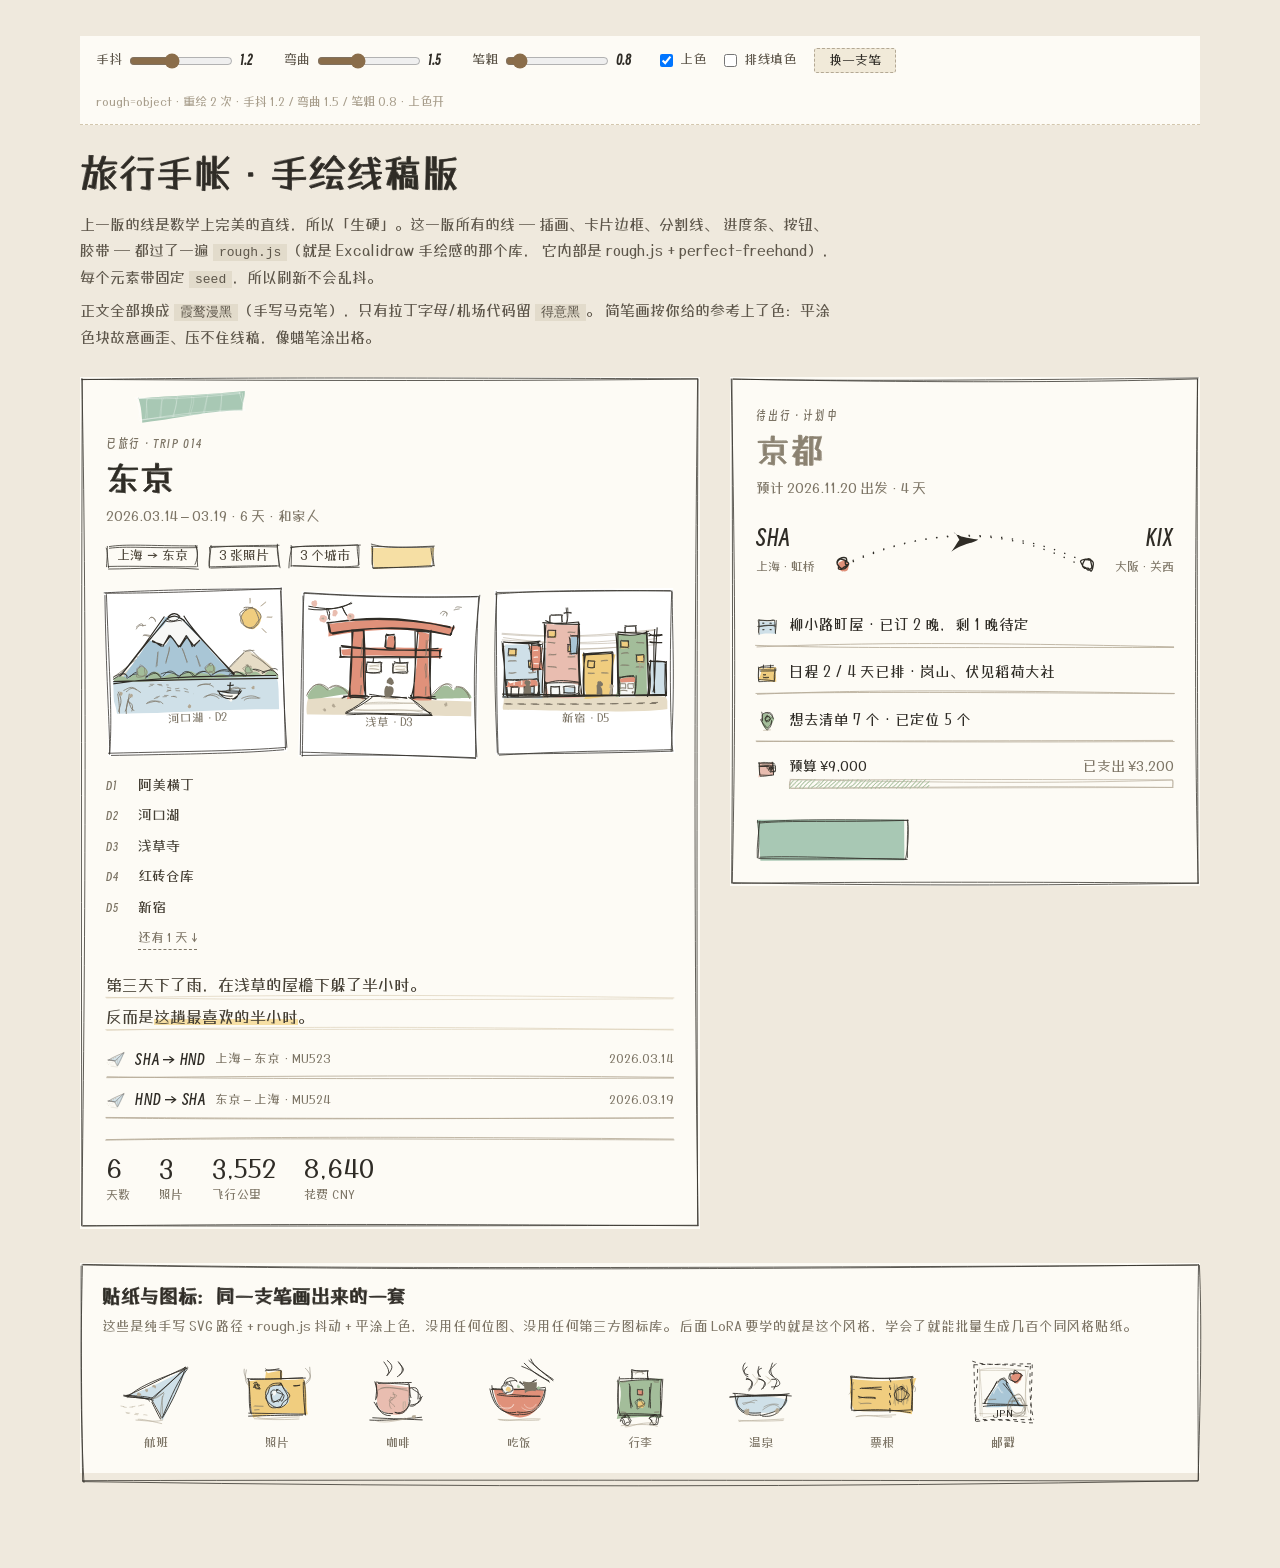
==== prototype/hand-drawn.html @ ea6fd23e "手绘旅行手帐：需求文档 + 内核/皮肤分层 + 数据驱动的卡片 M0 定稿了手绘风格（rough.js，固定 seed 所以刷新不乱抖），M1 把硬编码的 卡片换成了从 data/trips.json" ====
<!DOCTYPE html>
<html lang="zh-CN">
<head>
<meta charset="UTF-8">
<meta name="viewport" content="width=device-width, initial-scale=1">
<title>旅行手帐 · 手绘线稿版（rough.js）</title>
<!-- 字体以 base64 data URI 内嵌，file:// 打开也能加载（Chrome 会按 CORS 拦掉本地字体文件）。
     重新生成：python3 build-fonts.py -->
<link rel="stylesheet" href="fonts/inline.css">
<style>
:root{
  --sys:-apple-system,BlinkMacSystemFont,'PingFang SC','Hiragino Sans GB','Microsoft YaHei','Noto Sans CJK SC',sans-serif;
  --hand:'MarkerGothic',var(--sys);
  --display:'SmileySans',var(--sys);
  --ink:#2f2c26;
  --ink2:#7d7566;
  --ink3:#a89e8c;
  --paper:#fdfbf5;
  --stage:#efe9dd;
}
*{box-sizing:border-box;margin:0;padding:0}
body{
  font-family:var(--hand);background:var(--stage);color:var(--ink);
  line-height:1.75;padding:36px 24px 96px;-webkit-font-smoothing:antialiased;
}
.page{max-width:1120px;margin:0 auto}
.page-head{max-width:760px;margin-bottom:26px}
.page-head h1{font-size:38px;line-height:1.25;margin-bottom:10px}
.page-head p{color:#5d564a;font-size:15px;margin-bottom:6px}
.page-head code{background:#e2dbcb;padding:1px 6px;font-size:13px}

/* ---------- 调节面板 ---------- */
.ctl{
  position:sticky;top:0;z-index:50;margin:0 0 30px;padding:12px 16px;
  background:var(--paper);display:flex;flex-wrap:wrap;gap:18px;align-items:center;
  font-size:13px;color:#5d564a;
  /* 调试面板：故意用普通 CSS 描边，不挂 rough.js 覆盖层，避免遮住滑块 */
  border-bottom:1px dashed #d3c7ae;
}
.ctl label{display:flex;align-items:center;gap:7px;white-space:nowrap}
.ctl input[type=range]{width:104px;accent-color:#8a6d4a}
.ctl b{font-family:var(--display);color:var(--ink);min-width:26px;display:inline-block}
.ctl button{
  font-family:var(--hand);font-size:13px;background:#f1ead9;cursor:pointer;
  color:var(--ink);padding:5px 14px;border:1px dashed #b3a894;border-radius:3px;
}
.ctl .hint{color:var(--ink3);font-size:12px}
</style>
</head>
<body>
<style>
/* ---------- 手绘描边容器：SVG 覆盖层由 JS 画上去 ---------- */
[data-frame]{position:relative}
[data-frame] > svg.frame{
  position:absolute;left:0;top:0;overflow:visible;pointer-events:none;z-index:0;
}
[data-frame] > *:not(svg.frame){position:relative;z-index:1}

/* ---------- 布局 ---------- */
.grid{display:grid;grid-template-columns:1.32fr 1fr;gap:30px;align-items:start}
@media (max-width:920px){.grid{grid-template-columns:1fr}}

/* ---------- 卡片 ---------- */
.card{background:var(--paper);padding:28px 26px 24px}
.eyebrow{font-family:var(--display);font-size:12px;letter-spacing:.14em;color:var(--ink2);margin-bottom:8px}
.title{font-size:34px;line-height:1.2;letter-spacing:.01em}
/* 待出行还没发生，标题淡一档：墨色兑水，像铅笔稿还没描实 */
.title.plan{color:#8b8271}
.subtitle{font-size:14px;color:var(--ink2);margin-bottom:16px}
.meta-row{display:flex;flex-wrap:wrap;gap:9px;margin-bottom:20px}
.chip{font-size:13px;padding:2px 11px 3px;color:#4d463a;line-height:1.5}

/* ---------- 照片 / 插画 ---------- */
.photos{display:grid;grid-template-columns:repeat(3,1fr);gap:15px;margin-bottom:16px}
.ph{background:#fff;padding:7px 7px 22px}
.ph:nth-child(1){transform:rotate(-1.6deg)}
.ph:nth-child(2){transform:rotate(1.1deg) translateY(4px)}
.ph:nth-child(3){transform:rotate(-.6deg)}
.ph .cap{font-size:11.5px;color:var(--ink2);position:absolute;bottom:4px;left:0;right:0;text-align:center;z-index:2}
svg.art{display:block;width:100%;height:auto}

/* ---------- 手写笔记 ---------- */
.note{font-size:16px;line-height:32px;color:#453f34;padding-top:3px}
.note em{font-style:normal;background:linear-gradient(transparent 62%,#f6dfa4 62%)}

/* ---------- 逐日行程 ---------- */
.days{margin:2px 0 16px}
.day-row{display:flex;gap:10px;align-items:baseline;font-size:14px;padding:3px 0;color:#453f34}
.day-row.folded{display:none}
.days.open .day-row.folded{display:flex}
.day-badge{font-family:var(--display);font-size:12px;letter-spacing:.06em;color:var(--ink2);
  flex:none;width:22px}
.fold-toggle{display:inline-block;font-size:12.5px;color:var(--ink2);cursor:pointer;
  margin:4px 0 0 32px;border-bottom:1px dashed var(--ink2)}

/* ---------- 航段条（已旅行卡片用的紧凑版） ---------- */
.legs{margin:6px 0 4px}
.leg-row{display:flex;align-items:center;gap:9px;padding:7px 0;font-size:13.5px}
.leg-row.plan{color:var(--ink2)}
.leg-ico{width:20px;flex:none;opacity:.85}
.leg-code{font-family:var(--display);font-size:15px;letter-spacing:.05em;flex:none}
.leg-city{color:var(--ink2);flex:1;font-size:12.5px}
.leg-date{color:var(--ink2);font-size:12.5px;flex:none}

/* ---------- 倒计时 ---------- */
.countdown{display:inline-block;font-size:13.5px;padding:4px 13px 5px;margin-bottom:16px;
  color:#4d463a}

/* ---------- 数据 ---------- */
.stats{display:flex;gap:28px;flex-wrap:wrap;margin-top:18px;padding-top:16px}
.stat-n{font-size:26px;line-height:1.15}
.stat-l{font-size:12px;color:var(--ink2);letter-spacing:.04em}

/* ---------- 航线 ---------- */
.route{display:flex;align-items:center;gap:14px;margin-bottom:22px}
.route-code{font-family:var(--display);font-size:22px;letter-spacing:.04em}
.route-city{font-size:12px;color:var(--ink2)}
.route-arc{flex:1}

/* ---------- 计划条目 ---------- */
.plan-item{display:flex;align-items:flex-start;gap:11px;font-size:14.5px;padding:11px 0}
.plan-item .ico{width:22px;height:22px;flex:none;margin-top:3px}
.bar{height:12px;position:relative}
.btn{display:inline-block;font-size:15px;padding:8px 22px;margin-top:18px;cursor:pointer}

/* ---------- 贴纸墙 ---------- */
.sticker-wall{background:var(--paper);padding:24px 22px 20px;margin-top:34px}
.sticker-wall h3{font-size:19px;margin-bottom:4px}
.sticker-wall p{font-size:13.5px;color:var(--ink2);margin-bottom:16px}
.stickers{display:grid;grid-template-columns:repeat(auto-fill,minmax(96px,1fr));gap:14px}
.sticker{text-align:center}
.sticker .art{width:76px;margin:0 auto}
.sticker span{display:block;font-size:12px;color:var(--ink2);margin-top:2px}

/* ---------- washi 胶带 ---------- */
.tape{position:absolute;width:112px;height:28px;z-index:3;pointer-events:none}
.tape svg{display:block;overflow:visible}
</style>
<div class="page">

<div class="ctl">
  <label>手抖 <input type="range" id="c-rough" min="0" max="3" step="0.1" value="1.2"><b id="v-rough">1.2</b></label>
  <label>弯曲 <input type="range" id="c-bow" min="0" max="4" step="0.1" value="1.5"><b id="v-bow">1.5</b></label>
  <label>笔粗 <input type="range" id="c-sw" min="0.6" max="3" step="0.1" value="0.8"><b id="v-sw">0.8</b></label>
  <label><input type="checkbox" id="c-color" checked> 上色</label>
  <label><input type="checkbox" id="c-hatch"> 排线填色</label>
  <button id="c-seed">换一支笔</button>
  <span class="hint" id="dbg">初始化中…</span>
</div>

<div class="page-head">
  <h1 data-hand>旅行手帐 · 手绘线稿版</h1>
  <p>上一版的线是数学上完美的直线，所以「生硬」。这一版所有的线 —— 插画、卡片边框、分割线、
     进度条、按钮、胶带 —— 都过了一遍 <code>rough.js</code>（就是 Excalidraw 手绘感的那个库，
     它内部是 rough.js + perfect-freehand），每个元素带固定 <code>seed</code>，所以刷新不会乱抖。</p>
  <p>正文全部换成 <code>霞鹜漫黑</code>（手写马克笔），只有拉丁字母/机场代码留 <code>得意黑</code>。
     简笔画按你给的参考上了色：平涂色块故意画歪、压不住线稿，像蜡笔涂出格。</p>
</div>

<div class="grid" id="cards"><!-- 卡片由 trip.js 从 data/trips.json 渲染，不再手写 --></div>

<!-- ============ 贴纸 / 图标系统 ============ -->
<div class="sticker-wall" data-frame="rect" data-seed="200">
  <h3 data-hand>贴纸与图标：同一支笔画出来的一套</h3>
  <p>这些是纯手写 SVG 路径 + rough.js 抖动 + 平涂上色，没用任何位图、没用任何第三方图标库。
     后面 LoRA 要学的就是这个风格，学会了就能批量生成几百个同风格贴纸。</p>
  <div class="stickers">
    <div class="sticker"><div class="art" data-art="plane"></div><span>航班</span></div>
    <div class="sticker"><div class="art" data-art="camera"></div><span>照片</span></div>
    <div class="sticker"><div class="art" data-art="coffee"></div><span>咖啡</span></div>
    <div class="sticker"><div class="art" data-art="ramen"></div><span>吃饭</span></div>
    <div class="sticker"><div class="art" data-art="luggage"></div><span>行李</span></div>
    <div class="sticker"><div class="art" data-art="onsen"></div><span>温泉</span></div>
    <div class="sticker"><div class="art" data-art="ticket"></div><span>票根</span></div>
    <div class="sticker"><div class="art" data-art="stamp"></div><span>邮戳</span></div>
  </div>
</div>

</div><!-- /page -->

<!-- rough.js 4.6.6 (MIT) 内联，避免相对路径/预览沙箱加载失败 -->
<script>
var rough=function(){"use strict";function t(t,e,s){if(t&&t.length){const[n,o]=e,a=Math.PI/180*s,h=Math.cos(a),r=Math.sin(a);for(const e of t){const[t,s]=e;e[0]=(t-n)*h-(s-o)*r+n,e[1]=(t-n)*r+(s-o)*h+o}}}function e(t,e){return t[0]===e[0]&&t[1]===e[1]}function s(s,n,o,a=1){const h=o,r=Math.max(n,.1),i=s[0]&&s[0][0]&&"number"==typeof s[0][0]?[s]:s,c=[0,0];if(h)for(const e of i)t(e,c,h);const l=function(t,s,n){const o=[];for(const s of t){const t=[...s];e(t[0],t[t.length-1])||t.push([t[0][0],t[0][1]]),t.length>2&&o.push(t)}const a=[];s=Math.max(s,.1);const h=[];for(const t of o)for(let e=0;e<t.length-1;e++){const s=t[e],n=t[e+1];if(s[1]!==n[1]){const t=Math.min(s[1],n[1]);h.push({ymin:t,ymax:Math.max(s[1],n[1]),x:t===s[1]?s[0]:n[0],islope:(n[0]-s[0])/(n[1]-s[1])})}}if(h.sort(((t,e)=>t.ymin<e.ymin?-1:t.ymin>e.ymin?1:t.x<e.x?-1:t.x>e.x?1:t.ymax===e.ymax?0:(t.ymax-e.ymax)/Math.abs(t.ymax-e.ymax))),!h.length)return a;let r=[],i=h[0].ymin,c=0;for(;r.length||h.length;){if(h.length){let t=-1;for(let e=0;e<h.length&&!(h[e].ymin>i);e++)t=e;h.splice(0,t+1).forEach((t=>{r.push({s:i,edge:t})}))}if(r=r.filter((t=>!(t.edge.ymax<=i))),r.sort(((t,e)=>t.edge.x===e.edge.x?0:(t.edge.x-e.edge.x)/Math.abs(t.edge.x-e.edge.x))),(1!==n||c%s==0)&&r.length>1)for(let t=0;t<r.length;t+=2){const e=t+1;if(e>=r.length)break;const s=r[t].edge,n=r[e].edge;a.push([[Math.round(s.x),i],[Math.round(n.x),i]])}i+=n,r.forEach((t=>{t.edge.x=t.edge.x+n*t.edge.islope})),c++}return a}(i,r,a);if(h){for(const e of i)t(e,c,-h);!function(e,s,n){const o=[];e.forEach((t=>o.push(...t))),t(o,s,n)}(l,c,-h)}return l}function n(t,e){var n;const o=e.hachureAngle+90;let a=e.hachureGap;a<0&&(a=4*e.strokeWidth),a=Math.round(Math.max(a,.1));let h=1;return e.roughness>=1&&((null===(n=e.randomizer)||void 0===n?void 0:n.next())||Math.random())>.7&&(h=a),s(t,a,o,h||1)}class o{constructor(t){this.helper=t}fillPolygons(t,e){return this._fillPolygons(t,e)}_fillPolygons(t,e){const s=n(t,e);return{type:"fillSketch",ops:this.renderLines(s,e)}}renderLines(t,e){const s=[];for(const n of t)s.push(...this.helper.doubleLineOps(n[0][0],n[0][1],n[1][0],n[1][1],e));return s}}function a(t){const e=t[0],s=t[1];return Math.sqrt(Math.pow(e[0]-s[0],2)+Math.pow(e[1]-s[1],2))}class h extends o{fillPolygons(t,e){let s=e.hachureGap;s<0&&(s=4*e.strokeWidth),s=Math.max(s,.1);const o=n(t,Object.assign({},e,{hachureGap:s})),h=Math.PI/180*e.hachureAngle,r=[],i=.5*s*Math.cos(h),c=.5*s*Math.sin(h);for(const[t,e]of o)a([t,e])&&r.push([[t[0]-i,t[1]+c],[...e]],[[t[0]+i,t[1]-c],[...e]]);return{type:"fillSketch",ops:this.renderLines(r,e)}}}class r extends o{fillPolygons(t,e){const s=this._fillPolygons(t,e),n=Object.assign({},e,{hachureAngle:e.hachureAngle+90}),o=this._fillPolygons(t,n);return s.ops=s.ops.concat(o.ops),s}}class i{constructor(t){this.helper=t}fillPolygons(t,e){const s=n(t,e=Object.assign({},e,{hachureAngle:0}));return this.dotsOnLines(s,e)}dotsOnLines(t,e){const s=[];let n=e.hachureGap;n<0&&(n=4*e.strokeWidth),n=Math.max(n,.1);let o=e.fillWeight;o<0&&(o=e.strokeWidth/2);const h=n/4;for(const r of t){const t=a(r),i=t/n,c=Math.ceil(i)-1,l=t-c*n,u=(r[0][0]+r[1][0])/2-n/4,p=Math.min(r[0][1],r[1][1]);for(let t=0;t<c;t++){const a=p+l+t*n,r=u-h+2*Math.random()*h,i=a-h+2*Math.random()*h,c=this.helper.ellipse(r,i,o,o,e);s.push(...c.ops)}}return{type:"fillSketch",ops:s}}}class c{constructor(t){this.helper=t}fillPolygons(t,e){const s=n(t,e);return{type:"fillSketch",ops:this.dashedLine(s,e)}}dashedLine(t,e){const s=e.dashOffset<0?e.hachureGap<0?4*e.strokeWidth:e.hachureGap:e.dashOffset,n=e.dashGap<0?e.hachureGap<0?4*e.strokeWidth:e.hachureGap:e.dashGap,o=[];return t.forEach((t=>{const h=a(t),r=Math.floor(h/(s+n)),i=(h+n-r*(s+n))/2;let c=t[0],l=t[1];c[0]>l[0]&&(c=t[1],l=t[0]);const u=Math.atan((l[1]-c[1])/(l[0]-c[0]));for(let t=0;t<r;t++){const a=t*(s+n),h=a+s,r=[c[0]+a*Math.cos(u)+i*Math.cos(u),c[1]+a*Math.sin(u)+i*Math.sin(u)],l=[c[0]+h*Math.cos(u)+i*Math.cos(u),c[1]+h*Math.sin(u)+i*Math.sin(u)];o.push(...this.helper.doubleLineOps(r[0],r[1],l[0],l[1],e))}})),o}}class l{constructor(t){this.helper=t}fillPolygons(t,e){const s=e.hachureGap<0?4*e.strokeWidth:e.hachureGap,o=e.zigzagOffset<0?s:e.zigzagOffset,a=n(t,e=Object.assign({},e,{hachureGap:s+o}));return{type:"fillSketch",ops:this.zigzagLines(a,o,e)}}zigzagLines(t,e,s){const n=[];return t.forEach((t=>{const o=a(t),h=Math.round(o/(2*e));let r=t[0],i=t[1];r[0]>i[0]&&(r=t[1],i=t[0]);const c=Math.atan((i[1]-r[1])/(i[0]-r[0]));for(let t=0;t<h;t++){const o=2*t*e,a=2*(t+1)*e,h=Math.sqrt(2*Math.pow(e,2)),i=[r[0]+o*Math.cos(c),r[1]+o*Math.sin(c)],l=[r[0]+a*Math.cos(c),r[1]+a*Math.sin(c)],u=[i[0]+h*Math.cos(c+Math.PI/4),i[1]+h*Math.sin(c+Math.PI/4)];n.push(...this.helper.doubleLineOps(i[0],i[1],u[0],u[1],s),...this.helper.doubleLineOps(u[0],u[1],l[0],l[1],s))}})),n}}const u={};class p{constructor(t){this.seed=t}next(){return this.seed?(2**31-1&(this.seed=Math.imul(48271,this.seed)))/2**31:Math.random()}}const f=0,d=1,g=2,M={A:7,a:7,C:6,c:6,H:1,h:1,L:2,l:2,M:2,m:2,Q:4,q:4,S:4,s:4,T:2,t:2,V:1,v:1,Z:0,z:0};function k(t,e){return t.type===e}function b(t){const e=[],s=function(t){const e=new Array;for(;""!==t;)if(t.match(/^([ \t\r\n,]+)/))t=t.substr(RegExp.$1.length);else if(t.match(/^([aAcChHlLmMqQsStTvVzZ])/))e[e.length]={type:f,text:RegExp.$1},t=t.substr(RegExp.$1.length);else{if(!t.match(/^(([-+]?[0-9]+(\.[0-9]*)?|[-+]?\.[0-9]+)([eE][-+]?[0-9]+)?)/))return[];e[e.length]={type:d,text:`${parseFloat(RegExp.$1)}`},t=t.substr(RegExp.$1.length)}return e[e.length]={type:g,text:""},e}(t);let n="BOD",o=0,a=s[o];for(;!k(a,g);){let h=0;const r=[];if("BOD"===n){if("M"!==a.text&&"m"!==a.text)return b("M0,0"+t);o++,h=M[a.text],n=a.text}else k(a,d)?h=M[n]:(o++,h=M[a.text],n=a.text);if(!(o+h<s.length))throw new Error("Path data ended short");for(let t=o;t<o+h;t++){const e=s[t];if(!k(e,d))throw new Error("Param not a number: "+n+","+e.text);r[r.length]=+e.text}if("number"!=typeof M[n])throw new Error("Bad segment: "+n);{const t={key:n,data:r};e.push(t),o+=h,a=s[o],"M"===n&&(n="L"),"m"===n&&(n="l")}}return e}function y(t){let e=0,s=0,n=0,o=0;const a=[];for(const{key:h,data:r}of t)switch(h){case"M":a.push({key:"M",data:[...r]}),[e,s]=r,[n,o]=r;break;case"m":e+=r[0],s+=r[1],a.push({key:"M",data:[e,s]}),n=e,o=s;break;case"L":a.push({key:"L",data:[...r]}),[e,s]=r;break;case"l":e+=r[0],s+=r[1],a.push({key:"L",data:[e,s]});break;case"C":a.push({key:"C",data:[...r]}),e=r[4],s=r[5];break;case"c":{const t=r.map(((t,n)=>n%2?t+s:t+e));a.push({key:"C",data:t}),e=t[4],s=t[5];break}case"Q":a.push({key:"Q",data:[...r]}),e=r[2],s=r[3];break;case"q":{const t=r.map(((t,n)=>n%2?t+s:t+e));a.push({key:"Q",data:t}),e=t[2],s=t[3];break}case"A":a.push({key:"A",data:[...r]}),e=r[5],s=r[6];break;case"a":e+=r[5],s+=r[6],a.push({key:"A",data:[r[0],r[1],r[2],r[3],r[4],e,s]});break;case"H":a.push({key:"H",data:[...r]}),e=r[0];break;case"h":e+=r[0],a.push({key:"H",data:[e]});break;case"V":a.push({key:"V",data:[...r]}),s=r[0];break;case"v":s+=r[0],a.push({key:"V",data:[s]});break;case"S":a.push({key:"S",data:[...r]}),e=r[2],s=r[3];break;case"s":{const t=r.map(((t,n)=>n%2?t+s:t+e));a.push({key:"S",data:t}),e=t[2],s=t[3];break}case"T":a.push({key:"T",data:[...r]}),e=r[0],s=r[1];break;case"t":e+=r[0],s+=r[1],a.push({key:"T",data:[e,s]});break;case"Z":case"z":a.push({key:"Z",data:[]}),e=n,s=o}return a}function m(t){const e=[];let s="",n=0,o=0,a=0,h=0,r=0,i=0;for(const{key:c,data:l}of t){switch(c){case"M":e.push({key:"M",data:[...l]}),[n,o]=l,[a,h]=l;break;case"C":e.push({key:"C",data:[...l]}),n=l[4],o=l[5],r=l[2],i=l[3];break;case"L":e.push({key:"L",data:[...l]}),[n,o]=l;break;case"H":n=l[0],e.push({key:"L",data:[n,o]});break;case"V":o=l[0],e.push({key:"L",data:[n,o]});break;case"S":{let t=0,a=0;"C"===s||"S"===s?(t=n+(n-r),a=o+(o-i)):(t=n,a=o),e.push({key:"C",data:[t,a,...l]}),r=l[0],i=l[1],n=l[2],o=l[3];break}case"T":{const[t,a]=l;let h=0,c=0;"Q"===s||"T"===s?(h=n+(n-r),c=o+(o-i)):(h=n,c=o);const u=n+2*(h-n)/3,p=o+2*(c-o)/3,f=t+2*(h-t)/3,d=a+2*(c-a)/3;e.push({key:"C",data:[u,p,f,d,t,a]}),r=h,i=c,n=t,o=a;break}case"Q":{const[t,s,a,h]=l,c=n+2*(t-n)/3,u=o+2*(s-o)/3,p=a+2*(t-a)/3,f=h+2*(s-h)/3;e.push({key:"C",data:[c,u,p,f,a,h]}),r=t,i=s,n=a,o=h;break}case"A":{const t=Math.abs(l[0]),s=Math.abs(l[1]),a=l[2],h=l[3],r=l[4],i=l[5],c=l[6];if(0===t||0===s)e.push({key:"C",data:[n,o,i,c,i,c]}),n=i,o=c;else if(n!==i||o!==c){x(n,o,i,c,t,s,a,h,r).forEach((function(t){e.push({key:"C",data:t})})),n=i,o=c}break}case"Z":e.push({key:"Z",data:[]}),n=a,o=h}s=c}return e}function w(t,e,s){return[t*Math.cos(s)-e*Math.sin(s),t*Math.sin(s)+e*Math.cos(s)]}function x(t,e,s,n,o,a,h,r,i,c){const l=(u=h,Math.PI*u/180);var u;let p=[],f=0,d=0,g=0,M=0;if(c)[f,d,g,M]=c;else{[t,e]=w(t,e,-l),[s,n]=w(s,n,-l);const h=(t-s)/2,c=(e-n)/2;let u=h*h/(o*o)+c*c/(a*a);u>1&&(u=Math.sqrt(u),o*=u,a*=u);const p=o*o,k=a*a,b=p*k-p*c*c-k*h*h,y=p*c*c+k*h*h,m=(r===i?-1:1)*Math.sqrt(Math.abs(b/y));g=m*o*c/a+(t+s)/2,M=m*-a*h/o+(e+n)/2,f=Math.asin(parseFloat(((e-M)/a).toFixed(9))),d=Math.asin(parseFloat(((n-M)/a).toFixed(9))),t<g&&(f=Math.PI-f),s<g&&(d=Math.PI-d),f<0&&(f=2*Math.PI+f),d<0&&(d=2*Math.PI+d),i&&f>d&&(f-=2*Math.PI),!i&&d>f&&(d-=2*Math.PI)}let k=d-f;if(Math.abs(k)>120*Math.PI/180){const t=d,e=s,r=n;d=i&&d>f?f+120*Math.PI/180*1:f+120*Math.PI/180*-1,p=x(s=g+o*Math.cos(d),n=M+a*Math.sin(d),e,r,o,a,h,0,i,[d,t,g,M])}k=d-f;const b=Math.cos(f),y=Math.sin(f),m=Math.cos(d),P=Math.sin(d),v=Math.tan(k/4),S=4/3*o*v,O=4/3*a*v,L=[t,e],T=[t+S*y,e-O*b],D=[s+S*P,n-O*m],A=[s,n];if(T[0]=2*L[0]-T[0],T[1]=2*L[1]-T[1],c)return[T,D,A].concat(p);{p=[T,D,A].concat(p);const t=[];for(let e=0;e<p.length;e+=3){const s=w(p[e][0],p[e][1],l),n=w(p[e+1][0],p[e+1][1],l),o=w(p[e+2][0],p[e+2][1],l);t.push([s[0],s[1],n[0],n[1],o[0],o[1]])}return t}}const P={randOffset:function(t,e){return G(t,e)},randOffsetWithRange:function(t,e,s){return E(t,e,s)},ellipse:function(t,e,s,n,o){const a=T(s,n,o);return D(t,e,o,a).opset},doubleLineOps:function(t,e,s,n,o){return $(t,e,s,n,o,!0)}};function v(t,e,s,n,o){return{type:"path",ops:$(t,e,s,n,o)}}function S(t,e,s){const n=(t||[]).length;if(n>2){const o=[];for(let e=0;e<n-1;e++)o.push(...$(t[e][0],t[e][1],t[e+1][0],t[e+1][1],s));return e&&o.push(...$(t[n-1][0],t[n-1][1],t[0][0],t[0][1],s)),{type:"path",ops:o}}return 2===n?v(t[0][0],t[0][1],t[1][0],t[1][1],s):{type:"path",ops:[]}}function O(t,e,s,n,o){return function(t,e){return S(t,!0,e)}([[t,e],[t+s,e],[t+s,e+n],[t,e+n]],o)}function L(t,e){if(t.length){const s="number"==typeof t[0][0]?[t]:t,n=j(s[0],1*(1+.2*e.roughness),e),o=e.disableMultiStroke?[]:j(s[0],1.5*(1+.22*e.roughness),z(e));for(let t=1;t<s.length;t++){const a=s[t];if(a.length){const t=j(a,1*(1+.2*e.roughness),e),s=e.disableMultiStroke?[]:j(a,1.5*(1+.22*e.roughness),z(e));for(const e of t)"move"!==e.op&&n.push(e);for(const t of s)"move"!==t.op&&o.push(t)}}return{type:"path",ops:n.concat(o)}}return{type:"path",ops:[]}}function T(t,e,s){const n=Math.sqrt(2*Math.PI*Math.sqrt((Math.pow(t/2,2)+Math.pow(e/2,2))/2)),o=Math.ceil(Math.max(s.curveStepCount,s.curveStepCount/Math.sqrt(200)*n)),a=2*Math.PI/o;let h=Math.abs(t/2),r=Math.abs(e/2);const i=1-s.curveFitting;return h+=G(h*i,s),r+=G(r*i,s),{increment:a,rx:h,ry:r}}function D(t,e,s,n){const[o,a]=F(n.increment,t,e,n.rx,n.ry,1,n.increment*E(.1,E(.4,1,s),s),s);let h=q(o,null,s);if(!s.disableMultiStroke&&0!==s.roughness){const[o]=F(n.increment,t,e,n.rx,n.ry,1.5,0,s),a=q(o,null,s);h=h.concat(a)}return{estimatedPoints:a,opset:{type:"path",ops:h}}}function A(t,e,s,n,o,a,h,r,i){const c=t,l=e;let u=Math.abs(s/2),p=Math.abs(n/2);u+=G(.01*u,i),p+=G(.01*p,i);let f=o,d=a;for(;f<0;)f+=2*Math.PI,d+=2*Math.PI;d-f>2*Math.PI&&(f=0,d=2*Math.PI);const g=2*Math.PI/i.curveStepCount,M=Math.min(g/2,(d-f)/2),k=V(M,c,l,u,p,f,d,1,i);if(!i.disableMultiStroke){const t=V(M,c,l,u,p,f,d,1.5,i);k.push(...t)}return h&&(r?k.push(...$(c,l,c+u*Math.cos(f),l+p*Math.sin(f),i),...$(c,l,c+u*Math.cos(d),l+p*Math.sin(d),i)):k.push({op:"lineTo",data:[c,l]},{op:"lineTo",data:[c+u*Math.cos(f),l+p*Math.sin(f)]})),{type:"path",ops:k}}function _(t,e){const s=m(y(b(t))),n=[];let o=[0,0],a=[0,0];for(const{key:t,data:h}of s)switch(t){case"M":a=[h[0],h[1]],o=[h[0],h[1]];break;case"L":n.push(...$(a[0],a[1],h[0],h[1],e)),a=[h[0],h[1]];break;case"C":{const[t,s,o,r,i,c]=h;n.push(...Z(t,s,o,r,i,c,a,e)),a=[i,c];break}case"Z":n.push(...$(a[0],a[1],o[0],o[1],e)),a=[o[0],o[1]]}return{type:"path",ops:n}}function I(t,e){const s=[];for(const n of t)if(n.length){const t=e.maxRandomnessOffset||0,o=n.length;if(o>2){s.push({op:"move",data:[n[0][0]+G(t,e),n[0][1]+G(t,e)]});for(let a=1;a<o;a++)s.push({op:"lineTo",data:[n[a][0]+G(t,e),n[a][1]+G(t,e)]})}}return{type:"fillPath",ops:s}}function C(t,e){return function(t,e){let s=t.fillStyle||"hachure";if(!u[s])switch(s){case"zigzag":u[s]||(u[s]=new h(e));break;case"cross-hatch":u[s]||(u[s]=new r(e));break;case"dots":u[s]||(u[s]=new i(e));break;case"dashed":u[s]||(u[s]=new c(e));break;case"zigzag-line":u[s]||(u[s]=new l(e));break;default:s="hachure",u[s]||(u[s]=new o(e))}return u[s]}(e,P).fillPolygons(t,e)}function z(t){const e=Object.assign({},t);return e.randomizer=void 0,t.seed&&(e.seed=t.seed+1),e}function W(t){return t.randomizer||(t.randomizer=new p(t.seed||0)),t.randomizer.next()}function E(t,e,s,n=1){return s.roughness*n*(W(s)*(e-t)+t)}function G(t,e,s=1){return E(-t,t,e,s)}function $(t,e,s,n,o,a=!1){const h=a?o.disableMultiStrokeFill:o.disableMultiStroke,r=R(t,e,s,n,o,!0,!1);if(h)return r;const i=R(t,e,s,n,o,!0,!0);return r.concat(i)}function R(t,e,s,n,o,a,h){const r=Math.pow(t-s,2)+Math.pow(e-n,2),i=Math.sqrt(r);let c=1;c=i<200?1:i>500?.4:-.0016668*i+1.233334;let l=o.maxRandomnessOffset||0;l*l*100>r&&(l=i/10);const u=l/2,p=.2+.2*W(o);let f=o.bowing*o.maxRandomnessOffset*(n-e)/200,d=o.bowing*o.maxRandomnessOffset*(t-s)/200;f=G(f,o,c),d=G(d,o,c);const g=[],M=()=>G(u,o,c),k=()=>G(l,o,c),b=o.preserveVertices;return a&&(h?g.push({op:"move",data:[t+(b?0:M()),e+(b?0:M())]}):g.push({op:"move",data:[t+(b?0:G(l,o,c)),e+(b?0:G(l,o,c))]})),h?g.push({op:"bcurveTo",data:[f+t+(s-t)*p+M(),d+e+(n-e)*p+M(),f+t+2*(s-t)*p+M(),d+e+2*(n-e)*p+M(),s+(b?0:M()),n+(b?0:M())]}):g.push({op:"bcurveTo",data:[f+t+(s-t)*p+k(),d+e+(n-e)*p+k(),f+t+2*(s-t)*p+k(),d+e+2*(n-e)*p+k(),s+(b?0:k()),n+(b?0:k())]}),g}function j(t,e,s){if(!t.length)return[];const n=[];n.push([t[0][0]+G(e,s),t[0][1]+G(e,s)]),n.push([t[0][0]+G(e,s),t[0][1]+G(e,s)]);for(let o=1;o<t.length;o++)n.push([t[o][0]+G(e,s),t[o][1]+G(e,s)]),o===t.length-1&&n.push([t[o][0]+G(e,s),t[o][1]+G(e,s)]);return q(n,null,s)}function q(t,e,s){const n=t.length,o=[];if(n>3){const a=[],h=1-s.curveTightness;o.push({op:"move",data:[t[1][0],t[1][1]]});for(let e=1;e+2<n;e++){const s=t[e];a[0]=[s[0],s[1]],a[1]=[s[0]+(h*t[e+1][0]-h*t[e-1][0])/6,s[1]+(h*t[e+1][1]-h*t[e-1][1])/6],a[2]=[t[e+1][0]+(h*t[e][0]-h*t[e+2][0])/6,t[e+1][1]+(h*t[e][1]-h*t[e+2][1])/6],a[3]=[t[e+1][0],t[e+1][1]],o.push({op:"bcurveTo",data:[a[1][0],a[1][1],a[2][0],a[2][1],a[3][0],a[3][1]]})}if(e&&2===e.length){const t=s.maxRandomnessOffset;o.push({op:"lineTo",data:[e[0]+G(t,s),e[1]+G(t,s)]})}}else 3===n?(o.push({op:"move",data:[t[1][0],t[1][1]]}),o.push({op:"bcurveTo",data:[t[1][0],t[1][1],t[2][0],t[2][1],t[2][0],t[2][1]]})):2===n&&o.push(...R(t[0][0],t[0][1],t[1][0],t[1][1],s,!0,!0));return o}function F(t,e,s,n,o,a,h,r){const i=[],c=[];if(0===r.roughness){t/=4,c.push([e+n*Math.cos(-t),s+o*Math.sin(-t)]);for(let a=0;a<=2*Math.PI;a+=t){const t=[e+n*Math.cos(a),s+o*Math.sin(a)];i.push(t),c.push(t)}c.push([e+n*Math.cos(0),s+o*Math.sin(0)]),c.push([e+n*Math.cos(t),s+o*Math.sin(t)])}else{const l=G(.5,r)-Math.PI/2;c.push([G(a,r)+e+.9*n*Math.cos(l-t),G(a,r)+s+.9*o*Math.sin(l-t)]);const u=2*Math.PI+l-.01;for(let h=l;h<u;h+=t){const t=[G(a,r)+e+n*Math.cos(h),G(a,r)+s+o*Math.sin(h)];i.push(t),c.push(t)}c.push([G(a,r)+e+n*Math.cos(l+2*Math.PI+.5*h),G(a,r)+s+o*Math.sin(l+2*Math.PI+.5*h)]),c.push([G(a,r)+e+.98*n*Math.cos(l+h),G(a,r)+s+.98*o*Math.sin(l+h)]),c.push([G(a,r)+e+.9*n*Math.cos(l+.5*h),G(a,r)+s+.9*o*Math.sin(l+.5*h)])}return[c,i]}function V(t,e,s,n,o,a,h,r,i){const c=a+G(.1,i),l=[];l.push([G(r,i)+e+.9*n*Math.cos(c-t),G(r,i)+s+.9*o*Math.sin(c-t)]);for(let a=c;a<=h;a+=t)l.push([G(r,i)+e+n*Math.cos(a),G(r,i)+s+o*Math.sin(a)]);return l.push([e+n*Math.cos(h),s+o*Math.sin(h)]),l.push([e+n*Math.cos(h),s+o*Math.sin(h)]),q(l,null,i)}function Z(t,e,s,n,o,a,h,r){const i=[],c=[r.maxRandomnessOffset||1,(r.maxRandomnessOffset||1)+.3];let l=[0,0];const u=r.disableMultiStroke?1:2,p=r.preserveVertices;for(let f=0;f<u;f++)0===f?i.push({op:"move",data:[h[0],h[1]]}):i.push({op:"move",data:[h[0]+(p?0:G(c[0],r)),h[1]+(p?0:G(c[0],r))]}),l=p?[o,a]:[o+G(c[f],r),a+G(c[f],r)],i.push({op:"bcurveTo",data:[t+G(c[f],r),e+G(c[f],r),s+G(c[f],r),n+G(c[f],r),l[0],l[1]]});return i}function Q(t){return[...t]}function H(t,e=0){const s=t.length;if(s<3)throw new Error("A curve must have at least three points.");const n=[];if(3===s)n.push(Q(t[0]),Q(t[1]),Q(t[2]),Q(t[2]));else{const s=[];s.push(t[0],t[0]);for(let e=1;e<t.length;e++)s.push(t[e]),e===t.length-1&&s.push(t[e]);const o=[],a=1-e;n.push(Q(s[0]));for(let t=1;t+2<s.length;t++){const e=s[t];o[0]=[e[0],e[1]],o[1]=[e[0]+(a*s[t+1][0]-a*s[t-1][0])/6,e[1]+(a*s[t+1][1]-a*s[t-1][1])/6],o[2]=[s[t+1][0]+(a*s[t][0]-a*s[t+2][0])/6,s[t+1][1]+(a*s[t][1]-a*s[t+2][1])/6],o[3]=[s[t+1][0],s[t+1][1]],n.push(o[1],o[2],o[3])}}return n}function N(t,e){return Math.pow(t[0]-e[0],2)+Math.pow(t[1]-e[1],2)}function B(t,e,s){const n=N(e,s);if(0===n)return N(t,e);let o=((t[0]-e[0])*(s[0]-e[0])+(t[1]-e[1])*(s[1]-e[1]))/n;return o=Math.max(0,Math.min(1,o)),N(t,J(e,s,o))}function J(t,e,s){return[t[0]+(e[0]-t[0])*s,t[1]+(e[1]-t[1])*s]}function K(t,e,s,n){const o=n||[];if(function(t,e){const s=t[e+0],n=t[e+1],o=t[e+2],a=t[e+3];let h=3*n[0]-2*s[0]-a[0];h*=h;let r=3*n[1]-2*s[1]-a[1];r*=r;let i=3*o[0]-2*a[0]-s[0];i*=i;let c=3*o[1]-2*a[1]-s[1];return c*=c,h<i&&(h=i),r<c&&(r=c),h+r}(t,e)<s){const s=t[e+0];if(o.length){(a=o[o.length-1],h=s,Math.sqrt(N(a,h)))>1&&o.push(s)}else o.push(s);o.push(t[e+3])}else{const n=.5,a=t[e+0],h=t[e+1],r=t[e+2],i=t[e+3],c=J(a,h,n),l=J(h,r,n),u=J(r,i,n),p=J(c,l,n),f=J(l,u,n),d=J(p,f,n);K([a,c,p,d],0,s,o),K([d,f,u,i],0,s,o)}var a,h;return o}function U(t,e){return X(t,0,t.length,e)}function X(t,e,s,n,o){const a=o||[],h=t[e],r=t[s-1];let i=0,c=1;for(let n=e+1;n<s-1;++n){const e=B(t[n],h,r);e>i&&(i=e,c=n)}return Math.sqrt(i)>n?(X(t,e,c+1,n,a),X(t,c,s,n,a)):(a.length||a.push(h),a.push(r)),a}function Y(t,e=.15,s){const n=[],o=(t.length-1)/3;for(let s=0;s<o;s++){K(t,3*s,e,n)}return s&&s>0?X(n,0,n.length,s):n}const tt="none";class et{constructor(t){this.defaultOptions={maxRandomnessOffset:2,roughness:1,bowing:1,stroke:"#000",strokeWidth:1,curveTightness:0,curveFitting:.95,curveStepCount:9,fillStyle:"hachure",fillWeight:-1,hachureAngle:-41,hachureGap:-1,dashOffset:-1,dashGap:-1,zigzagOffset:-1,seed:0,disableMultiStroke:!1,disableMultiStrokeFill:!1,preserveVertices:!1,fillShapeRoughnessGain:.8},this.config=t||{},this.config.options&&(this.defaultOptions=this._o(this.config.options))}static newSeed(){return Math.floor(Math.random()*2**31)}_o(t){return t?Object.assign({},this.defaultOptions,t):this.defaultOptions}_d(t,e,s){return{shape:t,sets:e||[],options:s||this.defaultOptions}}line(t,e,s,n,o){const a=this._o(o);return this._d("line",[v(t,e,s,n,a)],a)}rectangle(t,e,s,n,o){const a=this._o(o),h=[],r=O(t,e,s,n,a);if(a.fill){const o=[[t,e],[t+s,e],[t+s,e+n],[t,e+n]];"solid"===a.fillStyle?h.push(I([o],a)):h.push(C([o],a))}return a.stroke!==tt&&h.push(r),this._d("rectangle",h,a)}ellipse(t,e,s,n,o){const a=this._o(o),h=[],r=T(s,n,a),i=D(t,e,a,r);if(a.fill)if("solid"===a.fillStyle){const s=D(t,e,a,r).opset;s.type="fillPath",h.push(s)}else h.push(C([i.estimatedPoints],a));return a.stroke!==tt&&h.push(i.opset),this._d("ellipse",h,a)}circle(t,e,s,n){const o=this.ellipse(t,e,s,s,n);return o.shape="circle",o}linearPath(t,e){const s=this._o(e);return this._d("linearPath",[S(t,!1,s)],s)}arc(t,e,s,n,o,a,h=!1,r){const i=this._o(r),c=[],l=A(t,e,s,n,o,a,h,!0,i);if(h&&i.fill)if("solid"===i.fillStyle){const h=Object.assign({},i);h.disableMultiStroke=!0;const r=A(t,e,s,n,o,a,!0,!1,h);r.type="fillPath",c.push(r)}else c.push(function(t,e,s,n,o,a,h){const r=t,i=e;let c=Math.abs(s/2),l=Math.abs(n/2);c+=G(.01*c,h),l+=G(.01*l,h);let u=o,p=a;for(;u<0;)u+=2*Math.PI,p+=2*Math.PI;p-u>2*Math.PI&&(u=0,p=2*Math.PI);const f=(p-u)/h.curveStepCount,d=[];for(let t=u;t<=p;t+=f)d.push([r+c*Math.cos(t),i+l*Math.sin(t)]);return d.push([r+c*Math.cos(p),i+l*Math.sin(p)]),d.push([r,i]),C([d],h)}(t,e,s,n,o,a,i));return i.stroke!==tt&&c.push(l),this._d("arc",c,i)}curve(t,e){const s=this._o(e),n=[],o=L(t,s);if(s.fill&&s.fill!==tt)if("solid"===s.fillStyle){const e=L(t,Object.assign(Object.assign({},s),{disableMultiStroke:!0,roughness:s.roughness?s.roughness+s.fillShapeRoughnessGain:0}));n.push({type:"fillPath",ops:this._mergedShape(e.ops)})}else{const e=[],o=t;if(o.length){const t="number"==typeof o[0][0]?[o]:o;for(const n of t)n.length<3?e.push(...n):3===n.length?e.push(...Y(H([n[0],n[0],n[1],n[2]]),10,(1+s.roughness)/2)):e.push(...Y(H(n),10,(1+s.roughness)/2))}e.length&&n.push(C([e],s))}return s.stroke!==tt&&n.push(o),this._d("curve",n,s)}polygon(t,e){const s=this._o(e),n=[],o=S(t,!0,s);return s.fill&&("solid"===s.fillStyle?n.push(I([t],s)):n.push(C([t],s))),s.stroke!==tt&&n.push(o),this._d("polygon",n,s)}path(t,e){const s=this._o(e),n=[];if(!t)return this._d("path",n,s);t=(t||"").replace(/\n/g," ").replace(/(-\s)/g,"-").replace("/(ss)/g"," ");const o=s.fill&&"transparent"!==s.fill&&s.fill!==tt,a=s.stroke!==tt,h=!!(s.simplification&&s.simplification<1),r=function(t,e,s){const n=m(y(b(t))),o=[];let a=[],h=[0,0],r=[];const i=()=>{r.length>=4&&a.push(...Y(r,e)),r=[]},c=()=>{i(),a.length&&(o.push(a),a=[])};for(const{key:t,data:e}of n)switch(t){case"M":c(),h=[e[0],e[1]],a.push(h);break;case"L":i(),a.push([e[0],e[1]]);break;case"C":if(!r.length){const t=a.length?a[a.length-1]:h;r.push([t[0],t[1]])}r.push([e[0],e[1]]),r.push([e[2],e[3]]),r.push([e[4],e[5]]);break;case"Z":i(),a.push([h[0],h[1]])}if(c(),!s)return o;const l=[];for(const t of o){const e=U(t,s);e.length&&l.push(e)}return l}(t,1,h?4-4*(s.simplification||1):(1+s.roughness)/2),i=_(t,s);if(o)if("solid"===s.fillStyle)if(1===r.length){const e=_(t,Object.assign(Object.assign({},s),{disableMultiStroke:!0,roughness:s.roughness?s.roughness+s.fillShapeRoughnessGain:0}));n.push({type:"fillPath",ops:this._mergedShape(e.ops)})}else n.push(I(r,s));else n.push(C(r,s));return a&&(h?r.forEach((t=>{n.push(S(t,!1,s))})):n.push(i)),this._d("path",n,s)}opsToPath(t,e){let s="";for(const n of t.ops){const t="number"==typeof e&&e>=0?n.data.map((t=>+t.toFixed(e))):n.data;switch(n.op){case"move":s+=`M${t[0]} ${t[1]} `;break;case"bcurveTo":s+=`C${t[0]} ${t[1]}, ${t[2]} ${t[3]}, ${t[4]} ${t[5]} `;break;case"lineTo":s+=`L${t[0]} ${t[1]} `}}return s.trim()}toPaths(t){const e=t.sets||[],s=t.options||this.defaultOptions,n=[];for(const t of e){let e=null;switch(t.type){case"path":e={d:this.opsToPath(t),stroke:s.stroke,strokeWidth:s.strokeWidth,fill:tt};break;case"fillPath":e={d:this.opsToPath(t),stroke:tt,strokeWidth:0,fill:s.fill||tt};break;case"fillSketch":e=this.fillSketch(t,s)}e&&n.push(e)}return n}fillSketch(t,e){let s=e.fillWeight;return s<0&&(s=e.strokeWidth/2),{d:this.opsToPath(t),stroke:e.fill||tt,strokeWidth:s,fill:tt}}_mergedShape(t){return t.filter(((t,e)=>0===e||"move"!==t.op))}}class st{constructor(t,e){this.canvas=t,this.ctx=this.canvas.getContext("2d"),this.gen=new et(e)}draw(t){const e=t.sets||[],s=t.options||this.getDefaultOptions(),n=this.ctx,o=t.options.fixedDecimalPlaceDigits;for(const a of e)switch(a.type){case"path":n.save(),n.strokeStyle="none"===s.stroke?"transparent":s.stroke,n.lineWidth=s.strokeWidth,s.strokeLineDash&&n.setLineDash(s.strokeLineDash),s.strokeLineDashOffset&&(n.lineDashOffset=s.strokeLineDashOffset),this._drawToContext(n,a,o),n.restore();break;case"fillPath":{n.save(),n.fillStyle=s.fill||"";const e="curve"===t.shape||"polygon"===t.shape||"path"===t.shape?"evenodd":"nonzero";this._drawToContext(n,a,o,e),n.restore();break}case"fillSketch":this.fillSketch(n,a,s)}}fillSketch(t,e,s){let n=s.fillWeight;n<0&&(n=s.strokeWidth/2),t.save(),s.fillLineDash&&t.setLineDash(s.fillLineDash),s.fillLineDashOffset&&(t.lineDashOffset=s.fillLineDashOffset),t.strokeStyle=s.fill||"",t.lineWidth=n,this._drawToContext(t,e,s.fixedDecimalPlaceDigits),t.restore()}_drawToContext(t,e,s,n="nonzero"){t.beginPath();for(const n of e.ops){const e="number"==typeof s&&s>=0?n.data.map((t=>+t.toFixed(s))):n.data;switch(n.op){case"move":t.moveTo(e[0],e[1]);break;case"bcurveTo":t.bezierCurveTo(e[0],e[1],e[2],e[3],e[4],e[5]);break;case"lineTo":t.lineTo(e[0],e[1])}}"fillPath"===e.type?t.fill(n):t.stroke()}get generator(){return this.gen}getDefaultOptions(){return this.gen.defaultOptions}line(t,e,s,n,o){const a=this.gen.line(t,e,s,n,o);return this.draw(a),a}rectangle(t,e,s,n,o){const a=this.gen.rectangle(t,e,s,n,o);return this.draw(a),a}ellipse(t,e,s,n,o){const a=this.gen.ellipse(t,e,s,n,o);return this.draw(a),a}circle(t,e,s,n){const o=this.gen.circle(t,e,s,n);return this.draw(o),o}linearPath(t,e){const s=this.gen.linearPath(t,e);return this.draw(s),s}polygon(t,e){const s=this.gen.polygon(t,e);return this.draw(s),s}arc(t,e,s,n,o,a,h=!1,r){const i=this.gen.arc(t,e,s,n,o,a,h,r);return this.draw(i),i}curve(t,e){const s=this.gen.curve(t,e);return this.draw(s),s}path(t,e){const s=this.gen.path(t,e);return this.draw(s),s}}const nt="http://www.w3.org/2000/svg";class ot{constructor(t,e){this.svg=t,this.gen=new et(e)}draw(t){const e=t.sets||[],s=t.options||this.getDefaultOptions(),n=this.svg.ownerDocument||window.document,o=n.createElementNS(nt,"g"),a=t.options.fixedDecimalPlaceDigits;for(const h of e){let e=null;switch(h.type){case"path":e=n.createElementNS(nt,"path"),e.setAttribute("d",this.opsToPath(h,a)),e.setAttribute("stroke",s.stroke),e.setAttribute("stroke-width",s.strokeWidth+""),e.setAttribute("fill","none"),s.strokeLineDash&&e.setAttribute("stroke-dasharray",s.strokeLineDash.join(" ").trim()),s.strokeLineDashOffset&&e.setAttribute("stroke-dashoffset",`${s.strokeLineDashOffset}`);break;case"fillPath":e=n.createElementNS(nt,"path"),e.setAttribute("d",this.opsToPath(h,a)),e.setAttribute("stroke","none"),e.setAttribute("stroke-width","0"),e.setAttribute("fill",s.fill||""),"curve"!==t.shape&&"polygon"!==t.shape||e.setAttribute("fill-rule","evenodd");break;case"fillSketch":e=this.fillSketch(n,h,s)}e&&o.appendChild(e)}return o}fillSketch(t,e,s){let n=s.fillWeight;n<0&&(n=s.strokeWidth/2);const o=t.createElementNS(nt,"path");return o.setAttribute("d",this.opsToPath(e,s.fixedDecimalPlaceDigits)),o.setAttribute("stroke",s.fill||""),o.setAttribute("stroke-width",n+""),o.setAttribute("fill","none"),s.fillLineDash&&o.setAttribute("stroke-dasharray",s.fillLineDash.join(" ").trim()),s.fillLineDashOffset&&o.setAttribute("stroke-dashoffset",`${s.fillLineDashOffset}`),o}get generator(){return this.gen}getDefaultOptions(){return this.gen.defaultOptions}opsToPath(t,e){return this.gen.opsToPath(t,e)}line(t,e,s,n,o){const a=this.gen.line(t,e,s,n,o);return this.draw(a)}rectangle(t,e,s,n,o){const a=this.gen.rectangle(t,e,s,n,o);return this.draw(a)}ellipse(t,e,s,n,o){const a=this.gen.ellipse(t,e,s,n,o);return this.draw(a)}circle(t,e,s,n){const o=this.gen.circle(t,e,s,n);return this.draw(o)}linearPath(t,e){const s=this.gen.linearPath(t,e);return this.draw(s)}polygon(t,e){const s=this.gen.polygon(t,e);return this.draw(s)}arc(t,e,s,n,o,a,h=!1,r){const i=this.gen.arc(t,e,s,n,o,a,h,r);return this.draw(i)}curve(t,e){const s=this.gen.curve(t,e);return this.draw(s)}path(t,e){const s=this.gen.path(t,e);return this.draw(s)}}return{canvas:(t,e)=>new st(t,e),svg:(t,e)=>new ot(t,e),generator:t=>new et(t),newSeed:()=>et.newSeed()}}();

</script>

<!-- 数据与卡片渲染。data/bundle.js 由 data/*.json 生成（python3 build-data.py）。
     kernel.js 不认识「旅行」，trip.js 才是旅行皮肤 —— 详见 docs/需求文档.md §3。 -->
<script src="data/bundle.js"></script>
<script src="kernel.js"></script>
<script src="trip.js"></script>

<script>
/* ============================================================
   手绘渲染引擎（rough.js）
   - 所有形状都是纯手写 SVG 路径，过 rough.js 抖动
   - 每个元素固定 seed → 刷新/重绘不会乱抖（Excalidraw 的做法）
   ============================================================ */
const NS = 'http://www.w3.org/2000/svg';
const mk = n => document.createElementNS(NS, n);

const C = {
  ink:'#2f2c26', ink2:'#7d7566', ink3:'#b3a894',
  blue:'#a9c6d6', lblue:'#cfe0e8', green:'#a3bd9a', red:'#e0917a',
  yellow:'#f0cd7f', pink:'#e9bdb0', snow:'#f7f8f6', sand:'#e6dcc6', paper:'#fdfbf5'
};

/* 已定稿的手绘参数：手抖 1.2 / 弯曲 1.5 / 笔粗 0.8 */
const S = { rough:1.2, bow:1.5, sw:0.8, color:true, hatch:false, pen:0 };

/* ---------- 插画库 ----------
   f  = 填色块（先画，会被压在墨线下面）
   无 f = 墨线；w = 笔粗倍数（细节线细）；s = 笔色（远景/纹理用淡墨拉开层次）
   画法：远景 → 中景 → 主体 → 前景，每层都有一点纹理（排线、点、涟漪），
   而不是一个轮廓一块色 —— 那样会像剪贴画。 */
const ART = {
  /* 河口湖：日 / 远山 / 富士 / 林线 / 湖面倒影 / 小舟 / 前景芦苇 */
  fuji:{ w:150, h:105, k:1.35, items:[
    {c:[126,21,9], f:C.yellow},
    {c:[126,21,9], w:.8, s:C.ink2},
    {d:'M126 8 V3 M141 21 h5 M136 11 l4-4 M136 31 l4 4', w:.6, s:C.ink3},
    {d:'M0 74 L22 54 Q26 51 30 55 L52 74 Z', f:C.sand},
    {d:'M96 74 L120 52 Q124 49 128 53 L150 74 Z', f:C.sand},
    {d:'M0 74 L22 54 Q26 51 30 55 L52 74', w:.65, s:C.ink2},
    {d:'M96 74 L120 52 Q124 49 128 53 L150 74', w:.65, s:C.ink2},
    {d:'M4 74 L50 20 Q57 13 64 20 L112 74 Z', f:C.blue},
    {d:'M36 40 L50 20 Q57 13 64 20 L80 40 L74 45 L67 36 L60 46 L53 35 L46 44 Z', f:C.snow},
    {d:'M4 74 L50 20 Q57 13 64 20 L112 74'},
    {d:'M36 40 L46 44 L53 35 L60 46 L67 36 L74 45 L80 40'},
    {d:'M50 20 q7 4 14 0', w:.75},
    {d:'M42 50 L39 63 M52 46 L49 60 M64 47 L67 60 M76 54 L79 65', w:.5, s:C.ink2},
    {d:'M0 76 V72 q7.5-7 15 0 q7.5-7 15 0 q7.5-7 15 0 q7.5-7 15 0 q7.5-7 15 0 '
      + 'q7.5-7 15 0 q7.5-7 15 0 q7.5-7 15 0 q7.5-7 15 0 q7.5-7 15 0 V76 Z', f:C.green},
    {d:'M0 72 q7.5-7 15 0 q7.5-7 15 0 q7.5-7 15 0 q7.5-7 15 0 q7.5-7 15 0 '
      + 'q7.5-7 15 0 q7.5-7 15 0 q7.5-7 15 0 q7.5-7 15 0 q7.5-7 15 0', w:.6},
    {c:[26,67,4.5], f:C.green}, {c:[26,67,4.5], w:.5, s:C.ink2},
    {c:[88,66,4], f:C.green}, {c:[88,66,4], w:.5, s:C.ink2},
    {c:[122,68,3.5], f:C.green}, {c:[122,68,3.5], w:.5, s:C.ink2},
    {d:'M0 76 H150 V103 H0 Z', f:C.lblue},
    {d:'M0 76 H150'},
    {d:'M32 81 q10-3 20 0 M48 86 q11-3 22 0 M38 91 q10-3 20 0', dash:[4,4], w:.5, s:C.ink2},
    {d:'M9 84 q7-4 14 0 M30 96 q7-4 14 0 M76 82 q7-4 14 0 '
      + 'M83 92 q7-4 14 0 M104 87 q7-4 14 0 M118 96 q7-4 14 0', w:.6, s:C.ink2},
    {c:[68,99,1.4], f:C.ink3}, {c:[126,84,1.2], f:C.ink3},
    {d:'M96 87 q10 1 20 0 q-3 7-10 7 q-7 0-10-7 Z', f:C.paper},
    {d:'M96 87 q10 1 20 0 q-3 7-10 7 q-7 0-10-7 Z', w:.85},
    {d:'M106 87 V79 M103 82 h6', w:.65},
    {d:'M4 103 Q7 95 6 87 M10 103 Q13 96 15 89 M16 103 Q17 97 14 92', w:.7, s:C.ink2},
    {c:[6,86,1.5], f:C.ink3}, {c:[15,88,1.3], f:C.ink3},
    {d:'M22 27 q4-4 8 0 M34 20 q3.5-3.5 7 0 M28 35 q3-3 6 0', w:.6, s:C.ink2}
  ]},
  /* 浅草：石板路 / 鸟居 / 挂灯笼 / 樱花枝 / 参道上的人 */
  torii:{ w:150, h:105, k:1.35, items:[
    {d:'M0 88 H150 V103 H0 Z', f:C.sand},
    {d:'M0 88 Q10 70 21 81 Q30 72 40 88 Z', f:C.green},
    {d:'M112 88 Q123 70 134 79 Q143 72 150 88 Z', f:C.green},
    {d:'M0 88 Q10 70 21 81 Q30 72 40 88', w:.65, s:C.ink2},
    {d:'M112 88 Q123 70 134 79 Q143 72 150 88', w:.65, s:C.ink2},
    {d:'M58 88 H92 L114 103 H36 Z', f:C.paper},
    {d:'M58 88 H92 L114 103 H36 Z', w:.8},
    {d:'M52 94 H98 M44 99 H106', w:.5, s:C.ink3},
    {d:'M18 22 Q75 12 132 22 L130 31 Q75 21 20 31 Z', f:C.red},
    {d:'M30 44 H120 V52 H30 Z', f:C.red},
    {d:'M40 28 H51 L53 88 H38 Z', f:C.red},
    {d:'M99 28 H110 L112 88 H97 Z', f:C.red},
    {d:'M71 32 H79 V44 H71 Z', f:C.red},
    {d:'M18 22 Q75 12 132 22 L130 31 Q75 21 20 31 Z'},
    {d:'M30 44 H120 V52 H30 Z'},
    {d:'M40 28 H51 L53 88 H38 Z'},
    {d:'M99 28 H110 L112 88 H97 Z'},
    {d:'M71 32 H79 V44 H71 Z'},
    {d:'M49 36 V50 M49 57 V71 M49 78 V86', w:.5, s:C.ink2},
    {d:'M108 36 V50 M108 57 V71 M108 78 V86', w:.5, s:C.ink2},
    {d:'M33 88 H57 M93 88 H117', w:.9},
    {d:'M60 52 V57 M84 52 V57', w:.65},
    {d:'M54 57 H67 V66 H54 Z', f:C.paper},
    {d:'M78 57 H91 V66 H78 Z', f:C.paper},
    {d:'M54 57 H67 V66 H54 Z', w:.8}, {d:'M78 57 H91 V66 H78 Z', w:.8},
    {d:'M56 60 h9 M56 63 h9 M80 60 h9 M80 63 h9', w:.5, s:C.ink3},
    {d:'M0 7 Q24 12 41 3 M17 10 q4 6 2 11 M31 7 q3 6 8 9', w:.8},
    {c:[13,17,3.2], f:C.pink}, {c:[24,12,2.6], f:C.pink},
    {c:[38,15,3], f:C.pink}, {c:[5,4,2.4], f:C.pink},
    {c:[13,17,.9], f:C.ink3}, {c:[38,15,.9], f:C.ink3},
    {d:'M71 88 q0-11 4-11 q4 0 4 11 Z', f:C.ink2},
    {c:[75,73,3], f:C.ink2},
    {d:'M68 89 h14', w:.55, s:C.ink3},
    {d:'M120 12 q4-4 8 0 M132 8 q3-3 6 0', w:.6, s:C.ink2},
    {c:[24,96,1.5], f:C.ink3}, {c:[126,93,1.4], f:C.ink3}, {c:[16,100,1.2], f:C.ink3}
  ]},
  /* 新宿：电线在最底层（被楼挡住，只在天空露出来）→ 楼 → 招牌布帘 → 电杆 → 路上的人 */
  street:{ w:150, h:105, k:1.35, items:[
    {d:'M0 90 H150 V103 H0 Z', f:C.sand},
    {d:'M0 33 Q70 41 140 31 M0 39 Q70 47 140 37 M0 45 Q70 52 140 43', w:.45, s:C.ink3},
    {d:'M2 90 V42 H34 V90 Z', f:C.lblue},
    {d:'M38 90 V24 H70 V90 Z', f:C.pink},
    {d:'M74 90 V52 H100 V90 Z', f:C.yellow},
    {d:'M104 90 V34 H132 V90 Z', f:C.green},
    {d:'M134 90 V60 H149 V90 Z', f:C.lblue},
    {d:'M2 90 V42 H34 V90'}, {d:'M38 90 V24 H70 V90'},
    {d:'M74 90 V52 H100 V90'}, {d:'M104 90 V34 H132 V90'},
    {d:'M134 90 V60 H149 V90'},
    {d:'M44 24 V17 H55 V24 M60 24 V11 M56 15 h8', w:.7},
    {d:'M112 34 V28 H122 V34', w:.7},
    {d:'M6 47 h7 v6 h-7 Z', f:C.yellow}, {d:'M24 58 h7 v6 h-7 Z', f:C.yellow},
    {d:'M42 31 h7 v6 h-7 Z', f:C.yellow}, {d:'M60 44 h7 v6 h-7 Z', f:C.yellow},
    {d:'M78 59 h6 v6 h-6 Z', f:C.yellow}, {d:'M108 41 h7 v6 h-7 Z', f:C.yellow},
    {d:'M122 54 h7 v6 h-7 Z', f:C.yellow},
    {d:'M6 47 h7 v6 h-7 Z M24 58 h7 v6 h-7 Z M42 31 h7 v6 h-7 Z '
      + 'M60 44 h7 v6 h-7 Z M78 59 h6 v6 h-6 Z M108 41 h7 v6 h-7 Z M122 54 h7 v6 h-7 Z', w:.6},
    {d:'M6 58 h7 M6 69 h7 M24 47 h7 M24 69 h7 M42 42 h7 M42 53 h7 M42 64 h7 '
      + 'M60 33 h7 M60 55 h7 M60 66 h7 M78 70 h6 M90 59 h6 M90 70 h6 '
      + 'M108 52 h7 M108 63 h7 M122 43 h7 M122 65 h7', w:.5, s:C.ink2},
    {d:'M26 44 h10 v22 h-10 Z', f:C.red},
    {d:'M26 44 h10 v22 h-10 Z', w:.75},
    {d:'M29 49 h4 M29 55 h4 M29 61 h4', w:.55, s:C.paper},
    {d:'M62 36 h7 v16 h-7 Z', f:C.blue}, {d:'M62 36 h7 v16 h-7 Z', w:.7},
    {d:'M4 76 H33 V90 H4 Z', f:C.paper}, {d:'M4 76 H33 V90 H4 Z', w:.8},
    {d:'M5 76 H32 V80 H5 Z', f:C.red},
    {d:'M11 76 V80 M18 76 V80 M25 76 V80', w:.5, s:C.paper},
    {d:'M8 82 h7 v8 h-7 Z', w:.7},
    {d:'M20 82 h9 v6 h-9 Z', f:C.lblue}, {d:'M20 82 h9 v6 h-9 Z', w:.6},
    {d:'M40 78 H70 V90 H40 Z', f:C.snow}, {d:'M40 78 H70 V90 H40 Z', w:.8},
    {d:'M44 82 h8 v8 h-8 Z', w:.7}, {d:'M56 82 h10 v6 h-10 Z', f:C.lblue},
    {d:'M56 82 h10 v6 h-10 Z', w:.6},
    {d:'M106 90 V74 H120 V90 Z', f:C.snow}, {d:'M106 90 V74 H120 V90', w:.8},
    {d:'M106 74 H120 V78 H106 Z', f:C.red},
    {d:'M107 80 h5 v4 h-5 Z M114 80 h5 v4 h-5 Z', w:.5, s:C.ink2},
    {d:'M107 86 h7', w:.5, s:C.ink2}, {c:[118,87,.9], f:C.ink2},
    {d:'M139 90 V30 M133 36 h13 M134 43 h11', w:.9},
    {d:'M19 88 q0-8 3.4-8 q3.4 0 3.4 8 Z', f:C.ink2},
    {c:[22.4,77.5,2.5], f:C.ink2},
    {d:'M85 88 q0-7 3-7 q3 0 3 7 Z', f:C.ink2},
    {c:[88,79,2.2], f:C.ink2},
    {d:'M96 89 q0-5.5 2.4-5.5 q2.4 0 2.4 5.5 Z', f:C.ink3},
    {c:[98.4,81.5,1.8], f:C.ink3},
    {d:'M4 97 H146', dash:[6,6], w:.8, s:C.ink2},
    {d:'M0 90 H150'},
    {d:'M124 70 q4-5 0-9 M127 66 q3-4 0-7', w:.55, s:C.ink3}
  ]},
  arc:{ w:200, h:46, k:1.2, items:[
    {d:'M10 36 Q100 -6 190 36', dash:[1,7]},
    {d:'M92 11 l17 7 -17 7 4-7 Z', f:C.ink, keep:true},
    {c:[10,36,4], f:C.red}, {c:[10,36,4]},
    {c:[190,36,4]}
  ]},
  /* ---- 22px 图标 ---- */
  'ico-hotel':{ w:24, h:24, k:1, items:[
    {d:'M3 20 V6 H21 V20 Z', f:C.lblue},
    {d:'M3 20 V6 H21 V20 M3 12 H21 M7 9 h2 M7 16 h2 M15 9 h2 M15 16 h2'}
  ]},
  'ico-cal':{ w:24, h:24, k:1, items:[
    {d:'M3.5 5.5 H20.5 V20.5 H3.5 Z', f:C.yellow},
    {d:'M3.5 5.5 H20.5 V20.5 H3.5 Z M3.5 10 H20.5 M8 3 V7 M16 3 V7 M8 14 h3 M8 17 h6'}
  ]},
  'ico-pin':{ w:24, h:24, k:1, items:[
    {d:'M12 21 C12 21 19 14.8 19 10 A7 7 0 0 0 5 10 C5 14.8 12 21 12 21 Z', f:C.green},
    {d:'M12 21 C12 21 19 14.8 19 10 A7 7 0 0 0 5 10 C5 14.8 12 21 12 21 Z'},
    {c:[12,10,2.6]},
    {d:'M8 22 h8', w:.5, s:C.ink3}
  ]},
  'ico-wallet':{ w:24, h:24, k:1, items:[
    {d:'M4 6 H19 V20 H4 Z', f:C.pink},
    {d:'M4 6 H19 V20 H4 Z M4 10 H21 V16 H15 Q13 13 15 10 Z'},
    {c:[16.6,13,1.2]},
    {d:'M6 8 h9', w:.5, s:C.ink2}
  ]},
  /* ---- 贴纸（60×60）。每个都带一点「用过的痕迹」：投影排线、高光、内容细节 ---- */
  plane:{ w:60, h:60, k:.85, items:[
    {d:'M6 33 L54 11 L34 50 L27 36 Z', f:C.lblue},
    {d:'M6 33 L54 11 L34 50 L27 36 Z'},
    {d:'M6 33 L27 36 L54 11'},
    {d:'M27 36 L36 31 L34 50', w:.6, s:C.ink2},
    {c:[16,31,1.1], f:C.ink3}, {c:[22,28,1.1], f:C.ink3}, {c:[28,25,1.1], f:C.ink3},
    {d:'M2 41 q10 3 20 0 M6 46 q8 2 16 0', dash:[3,4], w:.55, s:C.ink3},
    {d:'M14 53 h22', w:.7, s:C.ink3}
  ]},
  camera:{ w:60, h:60, k:.85, items:[
    {d:'M8 20 H52 V47 H8 Z', f:C.yellow},
    {d:'M21 13 H33 V20 H21 Z', f:C.yellow},
    {c:[30,33,9], f:C.lblue},
    {d:'M8 20 H52 V47 H8 Z'},
    {d:'M21 13 H33 V20'},
    {c:[30,33,9]}, {c:[30,33,4]},
    {c:[27,30,1.4], f:C.snow},
    {d:'M43 25 h5'}, {c:[14,25,1.6]},
    {d:'M12 41 h7 M12 44 h4', w:.5, s:C.ink2},
    {d:'M8 24 Q2 18 6 12 M52 24 Q58 18 54 12', w:.6, s:C.ink2},
    {d:'M12 51 h36', w:.7, s:C.ink3}
  ]},
  coffee:{ w:60, h:60, k:.85, items:[
    {d:'M13 23 H39 V36 Q39 47 26 47 Q13 47 13 36 Z', f:C.pink},
    {d:'M13 23 H39 V36 Q39 47 26 47 Q13 47 13 36 Z'},
    {d:'M39 27 Q48 28 48 34 Q48 40 39 41'},
    {d:'M15 27 H37', w:.6, s:C.ink2},
    {d:'M26 30 q4 3 0 6 q-4 3 0 6', w:.55, s:C.ink2},
    {d:'M34 38 V44 M36 37 V43', w:.5, s:C.ink3},
    {d:'M9 51 H49'},
    {d:'M14 51 q12 4 24 0', w:.6, s:C.ink3},
    {d:'M21 17 q5-6 0-11 M31 17 q5-6 0-11'},
    {c:[42,49,1.3], f:C.ink3}
  ]},
  ramen:{ w:60, h:60, k:.85, items:[
    {d:'M9 27 H51 Q48 48 30 48 Q12 48 9 27 Z', f:C.red},
    {d:'M9 27 H51 Q48 48 30 48 Q12 48 9 27 Z'},
    {d:'M13 33 H47'},
    {d:'M15 40 q6 4 12 0 M32 42 q6 4 12 0', w:.5, s:C.paper},
    {d:'M18 24 q6-8 12-2 q6 6 12-2'},
    {c:[21,27,4], f:C.snow}, {c:[21,27,4], w:.7},
    {c:[21,27,1.7], f:C.yellow},
    {d:'M33 22 h10 v7 h-10 Z', f:C.ink2},
    {c:[29,25,1.1], f:C.green}, {c:[45,26,1.1], f:C.green},
    {d:'M33 8 L53 22 M37 6 L57 20'},
    {d:'M14 52 h32', w:.7, s:C.ink3}
  ]},
  luggage:{ w:60, h:60, k:.85, items:[
    {d:'M13 20 H47 V48 H13 Z', f:C.green},
    {d:'M13 20 H47 V48 H13 Z'},
    {d:'M24 20 V13 H36 V20'},
    {d:'M22 25 V43 M38 25 V43'},
    {d:'M28 28 h4 v4 h-4 Z', f:C.red}, {d:'M28 28 h4 v4 h-4 Z', w:.6},
    {c:[30,39,3], f:C.yellow}, {c:[30,39,3], w:.6},
    {d:'M15 22 h4 M41 22 h4 M15 46 h4 M41 46 h4', w:.55, s:C.ink2},
    {d:'M26 16 q4-3 8 0', w:.6, s:C.ink2},
    {c:[19,52,3]}, {c:[41,52,3]},
    {d:'M16 56 h28', w:.7, s:C.ink3}
  ]},
  onsen:{ w:60, h:60, k:.85, items:[
    {d:'M10 33 H50 Q50 48 30 48 Q10 48 10 33 Z', f:C.lblue},
    {d:'M10 33 H50 Q50 48 30 48 Q10 48 10 33 Z'},
    {d:'M6 33 H54'},
    {d:'M15 39 q6-3 12 0 M32 42 q6-3 12 0', w:.55, s:C.ink2},
    {c:[18,45,2.2], f:C.ink3}, {c:[42,44,1.8], f:C.ink3},
    {d:'M20 28 q7-5 0-10 q-7-5 0-9'},
    {d:'M30 28 q7-5 0-10 q-7-5 0-9'},
    {d:'M40 28 q7-5 0-10 q-7-5 0-9'},
    {d:'M25 24 q4-3 0-6 M35 24 q4-3 0-6', w:.5, s:C.ink3},
    {d:'M12 52 h36', w:.7, s:C.ink3}
  ]},
  ticket:{ w:60, h:60, k:.85, items:[
    {d:'M6 19 H54 V45 H6 Z', f:C.yellow},
    {d:'M6 19 H54 V45 H6 Z'},
    {d:'M36 19 V45', dash:[2,4]},
    {d:'M12 27 h18 M12 34 h13'},
    {d:'M12 39 h10', w:.5, s:C.ink2},
    {d:'M40 24 V40 M42.5 24 V40 M45 25 V39 M48 24 V40 M50 26 V38', w:.5, s:C.ink2},
    {c:[45,32,5]},
    {d:'M6 24 q-3 3 0 6 M54 24 q3 3 0 6', w:.6, s:C.ink2},
    {d:'M10 49 h30', w:.7, s:C.ink3}
  ]},
  stamp:{ w:60, h:60, k:.85, items:[
    {d:'M8 8 H52 V52 H8 Z', f:C.paper},
    {d:'M15 40 L26 22 Q29 18 32 22 L44 40 Z', f:C.blue},
    {d:'M8 8 H52 V52 H8 Z', dash:[3,3]},
    {d:'M12 12 H48 V48 H12 Z', w:.5, s:C.ink3},
    {d:'M15 40 L26 22 Q29 18 32 22 L44 40'},
    {d:'M22 31 L26 26 L30 31', w:.55, s:C.snow},
    {c:[40,18,4], f:C.red}, {c:[40,18,4]},
    {d:'M13 40 H47'},
    {d:'M16 36 h8 M34 37 h9', w:.5, s:C.ink2},
    {c:[41,41,8], w:.6, s:C.ink2}, {c:[41,41,5.5], w:.5, s:C.ink2},
    {tx:'JPN', x:30, y:50, s:8}
  ]}
};
/* ---------- 通用绘制 ---------- */
function opts(extra, seed, kScale){
  const k = kScale || 1;
  return Object.assign({
    roughness: S.rough,
    bowing: S.bow,
    strokeWidth: S.sw * k,
    stroke: C.ink,
    seed: seed + S.pen * 977,
    fill: undefined,
    preserveVertices: false
  }, extra);
}

function shape(rc, it, seed, k){
  // 填色块
  if (it.f) {
    if (!S.color && !it.keep) return null;
    // 色块的抖动要比墨线小得多：rough.js 的 solid 填充是沿「抖过的轮廓」铺色，
    // 用墨线那档参数会把细长矩形涂成一片叶子，看着像没画准而不是手绘。
    const o = opts({
      fill: it.f,
      fillStyle: it.keep ? 'solid' : (S.hatch ? 'hachure' : 'solid'),
      fillWeight: S.sw * k * .9,
      hachureGap: 3.6,
      hachureAngle: -41,
      stroke: 'none',
      roughness: S.rough * (S.hatch ? .8 : .45),
      bowing: S.bow * .45
    }, seed, k);
    const n = it.c ? rc.circle(it.c[0], it.c[1], it.c[2] * 2, o) : rc.path(it.d, o);
    // 色块故意错开一点，像蜡笔涂出格
    if (!it.keep) n.setAttribute('transform', 'translate(.6,.8)');
    return n;
  }
  // 文字（手写体，不抖）
  if (it.tx) {
    const t = mk('text');
    t.setAttribute('x', it.x); t.setAttribute('y', it.y);
    t.setAttribute('text-anchor', 'middle');
    t.setAttribute('font-size', it.s);
    t.setAttribute('fill', C.ink);
    t.setAttribute('font-family', "MarkerGothic, sans-serif");
    t.setAttribute('letter-spacing', '.5');
    t.textContent = it.tx;
    return t;
  }
  // 墨线。w = 笔粗倍数（细节线细一点），s = 换笔色（远景/纹理用淡墨）
  const o = opts({ fill: 'none' }, seed, k);
  if (it.s) o.stroke = it.s;
  if (it.w) o.strokeWidth = S.sw * k * it.w;
  if (it.dash) o.strokeLineDash = it.dash;
  return it.c ? rc.circle(it.c[0], it.c[1], it.c[2] * 2, o) : rc.path(it.d, o);
}

function drawArt(host){
  const spec = ART[host.dataset.art];
  if (!spec) { host.textContent = '?' + host.dataset.art; return; }
  const svg = mk('svg');
  svg.setAttribute('viewBox', `0 0 ${spec.w} ${spec.h}`);
  svg.setAttribute('class', 'art');
  const rc = rough.svg(svg);
  const k = spec.k || 1;
  spec.items.forEach((it, i) => {
    const n = shape(rc, it, hash(host.dataset.art) + i * 13, k);
    if (n) svg.appendChild(n);
  });
  while (host.firstChild) host.removeChild(host.firstChild);
  host.appendChild(svg);
}

function hash(s){ let h = 7; for (const ch of s) h = (h * 31 + ch.charCodeAt(0)) % 9973; return h; }
/* ---------- 手绘 UI 描边：边框 / 分割线 / 横格 / 进度条 ---------- */
function paintFrame(el){
  const t = el.dataset.frame;
  const w = el.offsetWidth, h = el.offsetHeight;
  if (!w || !h) return;
  Array.prototype.slice.call(el.children).forEach(n => {
    if (n.tagName && n.tagName.toLowerCase() === 'svg' && n.getAttribute('class') === 'frame') n.remove();
  });

  const svg = mk('svg');
  svg.setAttribute('class', 'frame');
  svg.setAttribute('width', w); svg.setAttribute('height', h);
  svg.setAttribute('viewBox', `0 0 ${w} ${h}`);
  const rc = rough.svg(svg);
  const seed = (+el.dataset.seed || 1);
  const stroke = el.dataset.stroke;
  const add = n => svg.appendChild(n);

  if (t === 'rect') {
    const fill = el.dataset.fill;
    if (fill && S.color) {
      add(rc.rectangle(2.5, 2.5, w - 5, h - 5, opts({
        fill, fillStyle: S.hatch ? 'hachure' : 'solid', hachureGap: 4,
        stroke: 'none', roughness: S.rough * 1.1
      }, seed + 3)));
    }
    add(rc.rectangle(2, 2, w - 4, h - 4, opts({
      fill: 'none', stroke: stroke || C.ink, strokeWidth: S.sw * .95
    }, seed)));
  }
  else if (t === 'hr')   add(rc.line(0, 1.5, w, 1.5, opts({ stroke: stroke || C.ink3 }, seed)));
  else if (t === 'hr-b') add(rc.line(0, h - 1.5, w, h - 1.5, opts({ stroke: stroke || C.ink3 }, seed)));
  else if (t === 'rules') {
    for (let y = 32, i = 0; y < h + 6; y += 32, i++)
      add(rc.line(0, y, w, y, opts({ stroke: '#d9cdb4', strokeWidth: S.sw * .8 }, seed + i * 7)));
  }
  else if (t === 'bar') {
    const pct = (+el.dataset.pct || 0) / 100;
    add(rc.rectangle(1, 2, w - 2, h - 4, opts({ stroke: C.ink3, strokeWidth: S.sw * .8 }, seed)));
    add(rc.rectangle(1, 2, (w - 2) * pct, h - 4, opts({
      fill: C.green, fillStyle: 'hachure', hachureGap: 3, hachureAngle: -45,
      fillWeight: S.sw * .9, stroke: 'none'
    }, seed + 5)));
  }
  el.insertBefore(svg, el.firstChild);
}

/* ---------- washi 胶带 ---------- */
function paintTape(el){
  const w = 112, h = 28;
  while (el.firstChild) el.removeChild(el.firstChild);
  const svg = mk('svg');
  svg.setAttribute('width', w); svg.setAttribute('height', h);
  svg.setAttribute('viewBox', `0 0 ${w} ${h}`);
  const rc = rough.svg(svg);
  const seed = +el.dataset.seed || 3;
  const col = S.color ? (el.dataset.tape || '#a8c8b4') : '#e8e4da';
  svg.appendChild(rc.path(`M3 3 L${w - 4} 6 L${w - 2} ${h - 5} L5 ${h - 3} Z`, opts({
    fill: col, fillStyle: 'solid', stroke: 'none', roughness: S.rough * 1.2
  }, seed)));
  svg.appendChild(rc.path(`M3 3 L${w - 4} 6 L${w - 2} ${h - 5} L5 ${h - 3} Z`, opts({
    fill: 'none', stroke: 'rgba(255,255,255,.55)', strokeWidth: S.sw * .7
  }, seed + 2)));
  for (let x = 14; x < w - 12; x += 15)
    svg.appendChild(rc.line(x, 5, x - 4, h - 4, opts({
      stroke: 'rgba(255,255,255,.4)', strokeWidth: S.sw * .6
    }, seed + x)));
  el.appendChild(svg);
}
/* ---------- 渲染调度 ---------- */
function paintArt(){ document.querySelectorAll('[data-art]').forEach(drawArt); }
function paintChrome(){
  document.querySelectorAll('[data-frame]').forEach(paintFrame);
  document.querySelectorAll('[data-tape]').forEach(paintTape);
}
function paintAll(){ paintArt(); paintChrome(); }

/* ---------- 自检：任何异常都显示在面板上，不要静默失败 ---------- */
let nPaint = 0;
function say(msg){
  const d = document.getElementById('dbg');
  if (!d) return;
  d.style.color = msg ? '#b0483a' : '';
  d.textContent = msg ? '⚠ ' + msg
    : `rough=${typeof rough} · 重绘 ${nPaint} 次 · 手抖 ${S.rough} / 弯曲 ${S.bow} / 笔粗 ${S.sw}`
      + (S.color ? ' · 上色开' : ' · 上色关');
}
function repaint(){
  nPaint++;
  try { paintAll(); say(''); }
  catch (e) { say(e.message); console.error(e); }
}

/* ---------- 控制面板 ---------- */
const bind = (id, key, out) => {
  const inp = document.getElementById(id);
  if (!inp) { say('找不到控件 #' + id); return; }
  const lab = out && document.getElementById(out);
  const apply = () => {
    S[key] = inp.type === 'checkbox' ? inp.checked : +inp.value;
    if (lab) lab.textContent = (+inp.value).toFixed(1);
    repaint();
  };
  inp.addEventListener('input', apply);
  inp.addEventListener('change', apply);
  if (lab) lab.textContent = (+inp.value).toFixed(1);
};
bind('c-rough', 'rough', 'v-rough');
bind('c-bow',   'bow',   'v-bow');
bind('c-sw',    'sw',    'v-sw');
bind('c-color', 'color');
bind('c-hatch', 'hatch');
document.getElementById('c-seed').addEventListener('click', () => {
  S.pen++; repaint();
  if (window.handtype) window.handtype.reseed();   // 标题也换一支笔
});

/* ---------- 启动：先把卡片从数据渲染出来，再画手绘线 ---------- */
function mountCards(){
  const host = document.getElementById('cards');
  if (!host) return;
  if (!window.DATA || !window.TripView) {
    say('data/bundle.js 或 trip.js 没加载 —— 卡片渲染不出来');
    return;
  }
  const views = TripView.mount(host, DATA);
  const bad = views.flatMap(v => v.legs.filter(l => l.unknown).map(l => l.from + '→' + l.to));
  if (bad.length) say('这些城市在 data/places.json 里查不到坐标：' + bad.join('、'));
}

if (typeof rough === 'undefined') {
  say('rough.js 没加载成功 —— 页面里的手绘线全都画不出来');
} else {
  try { mountCards(); } catch (e) { say('卡片渲染失败：' + e.message); console.error(e); }
  repaint();
  if (document.fonts && document.fonts.ready) document.fonts.ready.then(repaint);
}
let rt;
addEventListener('resize', () => {
  clearTimeout(rt);
  rt = setTimeout(() => { repaint(); if (window.handtype) window.handtype(); }, 150);
});
</script>

<!-- 标题手写渲染：字形轮廓过 rough.js。加 data-hand 即生效，字号/颜色跟 CSS 走。
     重新生成（改了标题文案想让新字也抖）：python3 build-handtype.py -->
<script src="handtype.js"></script>

</body>
</html>
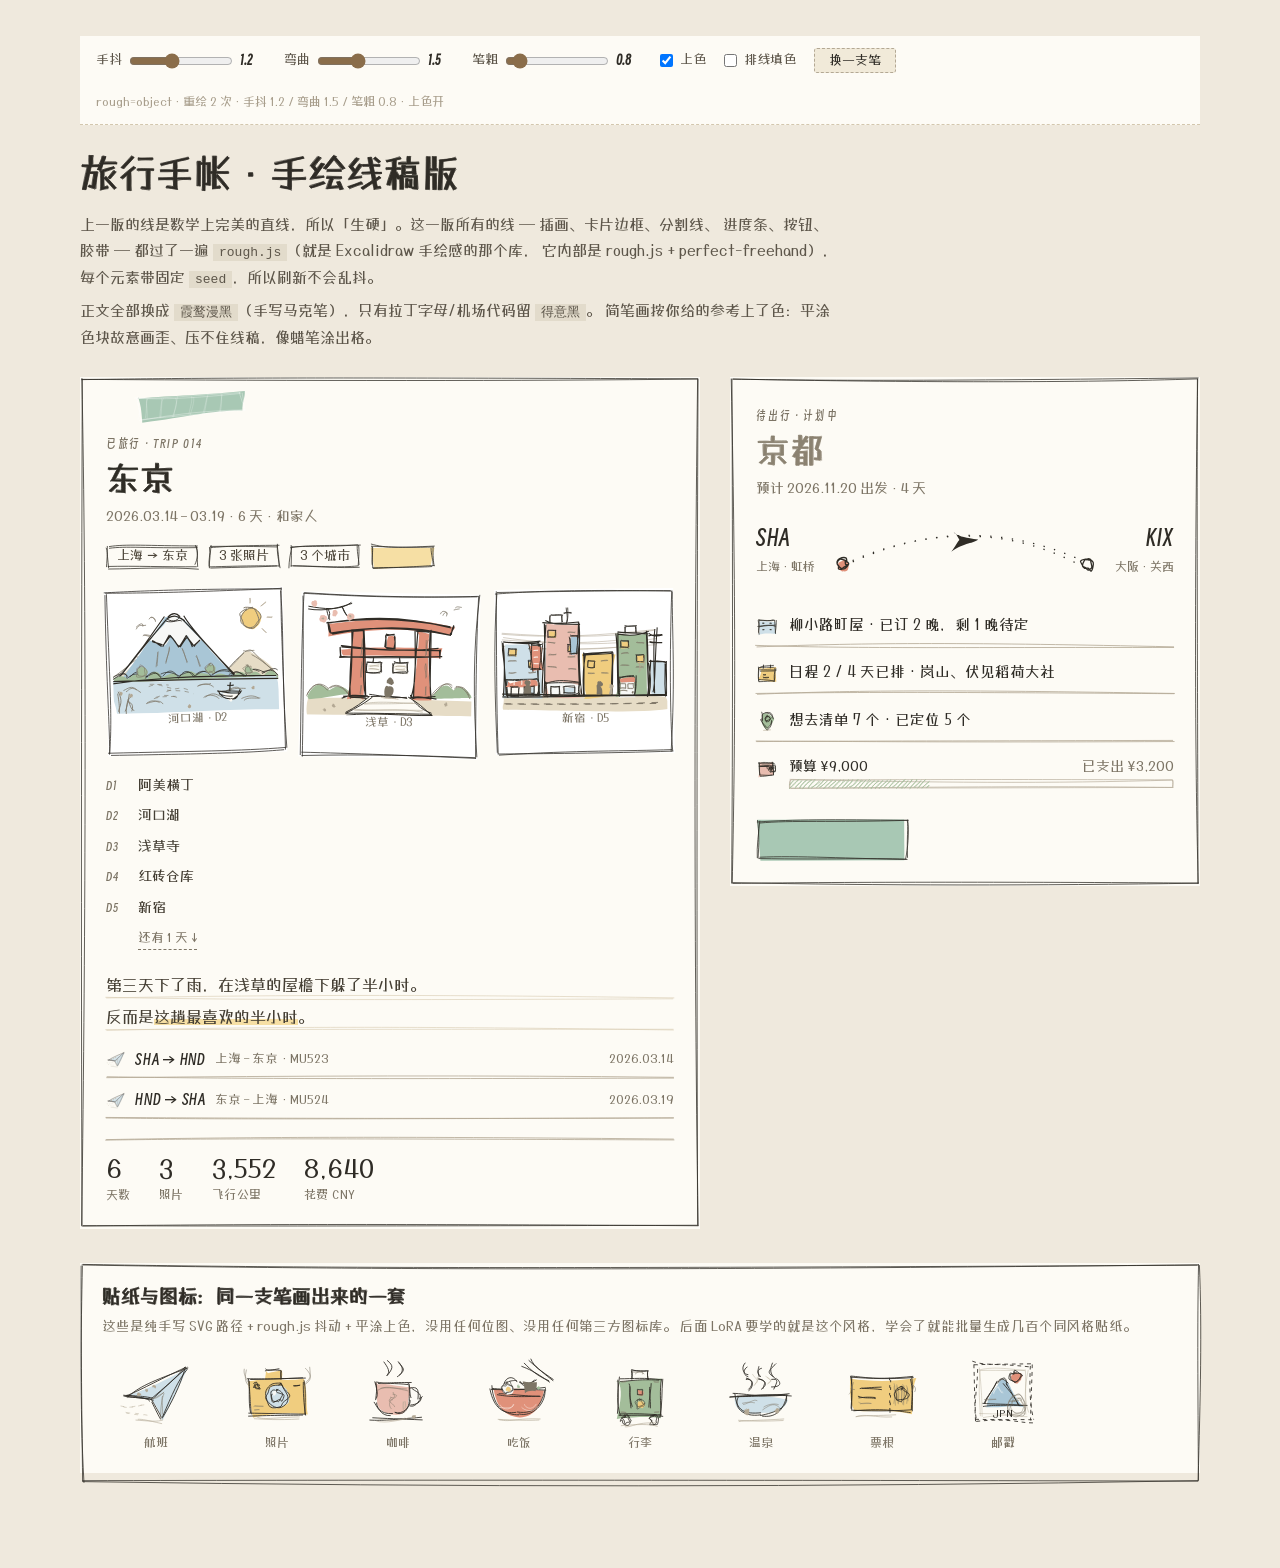
==== commit fcfc752b: "M2 手帐本外壳：封面 / 书架 / 详情 / 可编辑的表单 从「只能看的样张」变成「能填数字的 demo」。渲染引擎和纸面样式从 hand-drawn.html 抽成 sketch.js + pap" ====
--- a/prototype/hand-drawn.html
+++ b/prototype/hand-drawn.html
@@ -7,135 +7,10 @@
 <!-- 字体以 base64 data URI 内嵌，file:// 打开也能加载（Chrome 会按 CORS 拦掉本地字体文件）。
      重新生成：python3 build-fonts.py -->
 <link rel="stylesheet" href="fonts/inline.css">
-<style>
-:root{
-  --sys:-apple-system,BlinkMacSystemFont,'PingFang SC','Hiragino Sans GB','Microsoft YaHei','Noto Sans CJK SC',sans-serif;
-  --hand:'MarkerGothic',var(--sys);
-  --display:'SmileySans',var(--sys);
-  --ink:#2f2c26;
-  --ink2:#7d7566;
-  --ink3:#a89e8c;
-  --paper:#fdfbf5;
-  --stage:#efe9dd;
-}
-*{box-sizing:border-box;margin:0;padding:0}
-body{
-  font-family:var(--hand);background:var(--stage);color:var(--ink);
-  line-height:1.75;padding:36px 24px 96px;-webkit-font-smoothing:antialiased;
-}
-.page{max-width:1120px;margin:0 auto}
-.page-head{max-width:760px;margin-bottom:26px}
-.page-head h1{font-size:38px;line-height:1.25;margin-bottom:10px}
-.page-head p{color:#5d564a;font-size:15px;margin-bottom:6px}
-.page-head code{background:#e2dbcb;padding:1px 6px;font-size:13px}
-
-/* ---------- 调节面板 ---------- */
-.ctl{
-  position:sticky;top:0;z-index:50;margin:0 0 30px;padding:12px 16px;
-  background:var(--paper);display:flex;flex-wrap:wrap;gap:18px;align-items:center;
-  font-size:13px;color:#5d564a;
-  /* 调试面板：故意用普通 CSS 描边，不挂 rough.js 覆盖层，避免遮住滑块 */
-  border-bottom:1px dashed #d3c7ae;
-}
-.ctl label{display:flex;align-items:center;gap:7px;white-space:nowrap}
-.ctl input[type=range]{width:104px;accent-color:#8a6d4a}
-.ctl b{font-family:var(--display);color:var(--ink);min-width:26px;display:inline-block}
-.ctl button{
-  font-family:var(--hand);font-size:13px;background:#f1ead9;cursor:pointer;
-  color:var(--ink);padding:5px 14px;border:1px dashed #b3a894;border-radius:3px;
-}
-.ctl .hint{color:var(--ink3);font-size:12px}
-</style>
+<link rel="stylesheet" href="paper.css">
 </head>
 <body>
-<style>
-/* ---------- 手绘描边容器：SVG 覆盖层由 JS 画上去 ---------- */
-[data-frame]{position:relative}
-[data-frame] > svg.frame{
-  position:absolute;left:0;top:0;overflow:visible;pointer-events:none;z-index:0;
-}
-[data-frame] > *:not(svg.frame){position:relative;z-index:1}
 
-/* ---------- 布局 ---------- */
-.grid{display:grid;grid-template-columns:1.32fr 1fr;gap:30px;align-items:start}
-@media (max-width:920px){.grid{grid-template-columns:1fr}}
-
-/* ---------- 卡片 ---------- */
-.card{background:var(--paper);padding:28px 26px 24px}
-.eyebrow{font-family:var(--display);font-size:12px;letter-spacing:.14em;color:var(--ink2);margin-bottom:8px}
-.title{font-size:34px;line-height:1.2;letter-spacing:.01em}
-/* 待出行还没发生，标题淡一档：墨色兑水，像铅笔稿还没描实 */
-.title.plan{color:#8b8271}
-.subtitle{font-size:14px;color:var(--ink2);margin-bottom:16px}
-.meta-row{display:flex;flex-wrap:wrap;gap:9px;margin-bottom:20px}
-.chip{font-size:13px;padding:2px 11px 3px;color:#4d463a;line-height:1.5}
-
-/* ---------- 照片 / 插画 ---------- */
-.photos{display:grid;grid-template-columns:repeat(3,1fr);gap:15px;margin-bottom:16px}
-.ph{background:#fff;padding:7px 7px 22px}
-.ph:nth-child(1){transform:rotate(-1.6deg)}
-.ph:nth-child(2){transform:rotate(1.1deg) translateY(4px)}
-.ph:nth-child(3){transform:rotate(-.6deg)}
-.ph .cap{font-size:11.5px;color:var(--ink2);position:absolute;bottom:4px;left:0;right:0;text-align:center;z-index:2}
-svg.art{display:block;width:100%;height:auto}
-
-/* ---------- 手写笔记 ---------- */
-.note{font-size:16px;line-height:32px;color:#453f34;padding-top:3px}
-.note em{font-style:normal;background:linear-gradient(transparent 62%,#f6dfa4 62%)}
-
-/* ---------- 逐日行程 ---------- */
-.days{margin:2px 0 16px}
-.day-row{display:flex;gap:10px;align-items:baseline;font-size:14px;padding:3px 0;color:#453f34}
-.day-row.folded{display:none}
-.days.open .day-row.folded{display:flex}
-.day-badge{font-family:var(--display);font-size:12px;letter-spacing:.06em;color:var(--ink2);
-  flex:none;width:22px}
-.fold-toggle{display:inline-block;font-size:12.5px;color:var(--ink2);cursor:pointer;
-  margin:4px 0 0 32px;border-bottom:1px dashed var(--ink2)}
-
-/* ---------- 航段条（已旅行卡片用的紧凑版） ---------- */
-.legs{margin:6px 0 4px}
-.leg-row{display:flex;align-items:center;gap:9px;padding:7px 0;font-size:13.5px}
-.leg-row.plan{color:var(--ink2)}
-.leg-ico{width:20px;flex:none;opacity:.85}
-.leg-code{font-family:var(--display);font-size:15px;letter-spacing:.05em;flex:none}
-.leg-city{color:var(--ink2);flex:1;font-size:12.5px}
-.leg-date{color:var(--ink2);font-size:12.5px;flex:none}
-
-/* ---------- 倒计时 ---------- */
-.countdown{display:inline-block;font-size:13.5px;padding:4px 13px 5px;margin-bottom:16px;
-  color:#4d463a}
-
-/* ---------- 数据 ---------- */
-.stats{display:flex;gap:28px;flex-wrap:wrap;margin-top:18px;padding-top:16px}
-.stat-n{font-size:26px;line-height:1.15}
-.stat-l{font-size:12px;color:var(--ink2);letter-spacing:.04em}
-
-/* ---------- 航线 ---------- */
-.route{display:flex;align-items:center;gap:14px;margin-bottom:22px}
-.route-code{font-family:var(--display);font-size:22px;letter-spacing:.04em}
-.route-city{font-size:12px;color:var(--ink2)}
-.route-arc{flex:1}
-
-/* ---------- 计划条目 ---------- */
-.plan-item{display:flex;align-items:flex-start;gap:11px;font-size:14.5px;padding:11px 0}
-.plan-item .ico{width:22px;height:22px;flex:none;margin-top:3px}
-.bar{height:12px;position:relative}
-.btn{display:inline-block;font-size:15px;padding:8px 22px;margin-top:18px;cursor:pointer}
-
-/* ---------- 贴纸墙 ---------- */
-.sticker-wall{background:var(--paper);padding:24px 22px 20px;margin-top:34px}
-.sticker-wall h3{font-size:19px;margin-bottom:4px}
-.sticker-wall p{font-size:13.5px;color:var(--ink2);margin-bottom:16px}
-.stickers{display:grid;grid-template-columns:repeat(auto-fill,minmax(96px,1fr));gap:14px}
-.sticker{text-align:center}
-.sticker .art{width:76px;margin:0 auto}
-.sticker span{display:block;font-size:12px;color:var(--ink2);margin-top:2px}
-
-/* ---------- washi 胶带 ---------- */
-.tape{position:absolute;width:112px;height:28px;z-index:3;pointer-events:none}
-.tape svg{display:block;overflow:visible}
-</style>
 <div class="page">
 
 <div class="ctl">
@@ -178,11 +53,8 @@
 
 </div><!-- /page -->
 
-<!-- rough.js 4.6.6 (MIT) 内联，避免相对路径/预览沙箱加载失败 -->
-<script>
-var rough=function(){"use strict";function t(t,e,s){if(t&&t.length){const[n,o]=e,a=Math.PI/180*s,h=Math.cos(a),r=Math.sin(a);for(const e of t){const[t,s]=e;e[0]=(t-n)*h-(s-o)*r+n,e[1]=(t-n)*r+(s-o)*h+o}}}function e(t,e){return t[0]===e[0]&&t[1]===e[1]}function s(s,n,o,a=1){const h=o,r=Math.max(n,.1),i=s[0]&&s[0][0]&&"number"==typeof s[0][0]?[s]:s,c=[0,0];if(h)for(const e of i)t(e,c,h);const l=function(t,s,n){const o=[];for(const s of t){const t=[...s];e(t[0],t[t.length-1])||t.push([t[0][0],t[0][1]]),t.length>2&&o.push(t)}const a=[];s=Math.max(s,.1);const h=[];for(const t of o)for(let e=0;e<t.length-1;e++){const s=t[e],n=t[e+1];if(s[1]!==n[1]){const t=Math.min(s[1],n[1]);h.push({ymin:t,ymax:Math.max(s[1],n[1]),x:t===s[1]?s[0]:n[0],islope:(n[0]-s[0])/(n[1]-s[1])})}}if(h.sort(((t,e)=>t.ymin<e.ymin?-1:t.ymin>e.ymin?1:t.x<e.x?-1:t.x>e.x?1:t.ymax===e.ymax?0:(t.ymax-e.ymax)/Math.abs(t.ymax-e.ymax))),!h.length)return a;let r=[],i=h[0].ymin,c=0;for(;r.length||h.length;){if(h.length){let t=-1;for(let e=0;e<h.length&&!(h[e].ymin>i);e++)t=e;h.splice(0,t+1).forEach((t=>{r.push({s:i,edge:t})}))}if(r=r.filter((t=>!(t.edge.ymax<=i))),r.sort(((t,e)=>t.edge.x===e.edge.x?0:(t.edge.x-e.edge.x)/Math.abs(t.edge.x-e.edge.x))),(1!==n||c%s==0)&&r.length>1)for(let t=0;t<r.length;t+=2){const e=t+1;if(e>=r.length)break;const s=r[t].edge,n=r[e].edge;a.push([[Math.round(s.x),i],[Math.round(n.x),i]])}i+=n,r.forEach((t=>{t.edge.x=t.edge.x+n*t.edge.islope})),c++}return a}(i,r,a);if(h){for(const e of i)t(e,c,-h);!function(e,s,n){const o=[];e.forEach((t=>o.push(...t))),t(o,s,n)}(l,c,-h)}return l}function n(t,e){var n;const o=e.hachureAngle+90;let a=e.hachureGap;a<0&&(a=4*e.strokeWidth),a=Math.round(Math.max(a,.1));let h=1;return e.roughness>=1&&((null===(n=e.randomizer)||void 0===n?void 0:n.next())||Math.random())>.7&&(h=a),s(t,a,o,h||1)}class o{constructor(t){this.helper=t}fillPolygons(t,e){return this._fillPolygons(t,e)}_fillPolygons(t,e){const s=n(t,e);return{type:"fillSketch",ops:this.renderLines(s,e)}}renderLines(t,e){const s=[];for(const n of t)s.push(...this.helper.doubleLineOps(n[0][0],n[0][1],n[1][0],n[1][1],e));return s}}function a(t){const e=t[0],s=t[1];return Math.sqrt(Math.pow(e[0]-s[0],2)+Math.pow(e[1]-s[1],2))}class h extends o{fillPolygons(t,e){let s=e.hachureGap;s<0&&(s=4*e.strokeWidth),s=Math.max(s,.1);const o=n(t,Object.assign({},e,{hachureGap:s})),h=Math.PI/180*e.hachureAngle,r=[],i=.5*s*Math.cos(h),c=.5*s*Math.sin(h);for(const[t,e]of o)a([t,e])&&r.push([[t[0]-i,t[1]+c],[...e]],[[t[0]+i,t[1]-c],[...e]]);return{type:"fillSketch",ops:this.renderLines(r,e)}}}class r extends o{fillPolygons(t,e){const s=this._fillPolygons(t,e),n=Object.assign({},e,{hachureAngle:e.hachureAngle+90}),o=this._fillPolygons(t,n);return s.ops=s.ops.concat(o.ops),s}}class i{constructor(t){this.helper=t}fillPolygons(t,e){const s=n(t,e=Object.assign({},e,{hachureAngle:0}));return this.dotsOnLines(s,e)}dotsOnLines(t,e){const s=[];let n=e.hachureGap;n<0&&(n=4*e.strokeWidth),n=Math.max(n,.1);let o=e.fillWeight;o<0&&(o=e.strokeWidth/2);const h=n/4;for(const r of t){const t=a(r),i=t/n,c=Math.ceil(i)-1,l=t-c*n,u=(r[0][0]+r[1][0])/2-n/4,p=Math.min(r[0][1],r[1][1]);for(let t=0;t<c;t++){const a=p+l+t*n,r=u-h+2*Math.random()*h,i=a-h+2*Math.random()*h,c=this.helper.ellipse(r,i,o,o,e);s.push(...c.ops)}}return{type:"fillSketch",ops:s}}}class c{constructor(t){this.helper=t}fillPolygons(t,e){const s=n(t,e);return{type:"fillSketch",ops:this.dashedLine(s,e)}}dashedLine(t,e){const s=e.dashOffset<0?e.hachureGap<0?4*e.strokeWidth:e.hachureGap:e.dashOffset,n=e.dashGap<0?e.hachureGap<0?4*e.strokeWidth:e.hachureGap:e.dashGap,o=[];return t.forEach((t=>{const h=a(t),r=Math.floor(h/(s+n)),i=(h+n-r*(s+n))/2;let c=t[0],l=t[1];c[0]>l[0]&&(c=t[1],l=t[0]);const u=Math.atan((l[1]-c[1])/(l[0]-c[0]));for(let t=0;t<r;t++){const a=t*(s+n),h=a+s,r=[c[0]+a*Math.cos(u)+i*Math.cos(u),c[1]+a*Math.sin(u)+i*Math.sin(u)],l=[c[0]+h*Math.cos(u)+i*Math.cos(u),c[1]+h*Math.sin(u)+i*Math.sin(u)];o.push(...this.helper.doubleLineOps(r[0],r[1],l[0],l[1],e))}})),o}}class l{constructor(t){this.helper=t}fillPolygons(t,e){const s=e.hachureGap<0?4*e.strokeWidth:e.hachureGap,o=e.zigzagOffset<0?s:e.zigzagOffset,a=n(t,e=Object.assign({},e,{hachureGap:s+o}));return{type:"fillSketch",ops:this.zigzagLines(a,o,e)}}zigzagLines(t,e,s){const n=[];return t.forEach((t=>{const o=a(t),h=Math.round(o/(2*e));let r=t[0],i=t[1];r[0]>i[0]&&(r=t[1],i=t[0]);const c=Math.atan((i[1]-r[1])/(i[0]-r[0]));for(let t=0;t<h;t++){const o=2*t*e,a=2*(t+1)*e,h=Math.sqrt(2*Math.pow(e,2)),i=[r[0]+o*Math.cos(c),r[1]+o*Math.sin(c)],l=[r[0]+a*Math.cos(c),r[1]+a*Math.sin(c)],u=[i[0]+h*Math.cos(c+Math.PI/4),i[1]+h*Math.sin(c+Math.PI/4)];n.push(...this.helper.doubleLineOps(i[0],i[1],u[0],u[1],s),...this.helper.doubleLineOps(u[0],u[1],l[0],l[1],s))}})),n}}const u={};class p{constructor(t){this.seed=t}next(){return this.seed?(2**31-1&(this.seed=Math.imul(48271,this.seed)))/2**31:Math.random()}}const f=0,d=1,g=2,M={A:7,a:7,C:6,c:6,H:1,h:1,L:2,l:2,M:2,m:2,Q:4,q:4,S:4,s:4,T:2,t:2,V:1,v:1,Z:0,z:0};function k(t,e){return t.type===e}function b(t){const e=[],s=function(t){const e=new Array;for(;""!==t;)if(t.match(/^([ \t\r\n,]+)/))t=t.substr(RegExp.$1.length);else if(t.match(/^([aAcChHlLmMqQsStTvVzZ])/))e[e.length]={type:f,text:RegExp.$1},t=t.substr(RegExp.$1.length);else{if(!t.match(/^(([-+]?[0-9]+(\.[0-9]*)?|[-+]?\.[0-9]+)([eE][-+]?[0-9]+)?)/))return[];e[e.length]={type:d,text:`${parseFloat(RegExp.$1)}`},t=t.substr(RegExp.$1.length)}return e[e.length]={type:g,text:""},e}(t);let n="BOD",o=0,a=s[o];for(;!k(a,g);){let h=0;const r=[];if("BOD"===n){if("M"!==a.text&&"m"!==a.text)return b("M0,0"+t);o++,h=M[a.text],n=a.text}else k(a,d)?h=M[n]:(o++,h=M[a.text],n=a.text);if(!(o+h<s.length))throw new Error("Path data ended short");for(let t=o;t<o+h;t++){const e=s[t];if(!k(e,d))throw new Error("Param not a number: "+n+","+e.text);r[r.length]=+e.text}if("number"!=typeof M[n])throw new Error("Bad segment: "+n);{const t={key:n,data:r};e.push(t),o+=h,a=s[o],"M"===n&&(n="L"),"m"===n&&(n="l")}}return e}function y(t){let e=0,s=0,n=0,o=0;const a=[];for(const{key:h,data:r}of t)switch(h){case"M":a.push({key:"M",data:[...r]}),[e,s]=r,[n,o]=r;break;case"m":e+=r[0],s+=r[1],a.push({key:"M",data:[e,s]}),n=e,o=s;break;case"L":a.push({key:"L",data:[...r]}),[e,s]=r;break;case"l":e+=r[0],s+=r[1],a.push({key:"L",data:[e,s]});break;case"C":a.push({key:"C",data:[...r]}),e=r[4],s=r[5];break;case"c":{const t=r.map(((t,n)=>n%2?t+s:t+e));a.push({key:"C",data:t}),e=t[4],s=t[5];break}case"Q":a.push({key:"Q",data:[...r]}),e=r[2],s=r[3];break;case"q":{const t=r.map(((t,n)=>n%2?t+s:t+e));a.push({key:"Q",data:t}),e=t[2],s=t[3];break}case"A":a.push({key:"A",data:[...r]}),e=r[5],s=r[6];break;case"a":e+=r[5],s+=r[6],a.push({key:"A",data:[r[0],r[1],r[2],r[3],r[4],e,s]});break;case"H":a.push({key:"H",data:[...r]}),e=r[0];break;case"h":e+=r[0],a.push({key:"H",data:[e]});break;case"V":a.push({key:"V",data:[...r]}),s=r[0];break;case"v":s+=r[0],a.push({key:"V",data:[s]});break;case"S":a.push({key:"S",data:[...r]}),e=r[2],s=r[3];break;case"s":{const t=r.map(((t,n)=>n%2?t+s:t+e));a.push({key:"S",data:t}),e=t[2],s=t[3];break}case"T":a.push({key:"T",data:[...r]}),e=r[0],s=r[1];break;case"t":e+=r[0],s+=r[1],a.push({key:"T",data:[e,s]});break;case"Z":case"z":a.push({key:"Z",data:[]}),e=n,s=o}return a}function m(t){const e=[];let s="",n=0,o=0,a=0,h=0,r=0,i=0;for(const{key:c,data:l}of t){switch(c){case"M":e.push({key:"M",data:[...l]}),[n,o]=l,[a,h]=l;break;case"C":e.push({key:"C",data:[...l]}),n=l[4],o=l[5],r=l[2],i=l[3];break;case"L":e.push({key:"L",data:[...l]}),[n,o]=l;break;case"H":n=l[0],e.push({key:"L",data:[n,o]});break;case"V":o=l[0],e.push({key:"L",data:[n,o]});break;case"S":{let t=0,a=0;"C"===s||"S"===s?(t=n+(n-r),a=o+(o-i)):(t=n,a=o),e.push({key:"C",data:[t,a,...l]}),r=l[0],i=l[1],n=l[2],o=l[3];break}case"T":{const[t,a]=l;let h=0,c=0;"Q"===s||"T"===s?(h=n+(n-r),c=o+(o-i)):(h=n,c=o);const u=n+2*(h-n)/3,p=o+2*(c-o)/3,f=t+2*(h-t)/3,d=a+2*(c-a)/3;e.push({key:"C",data:[u,p,f,d,t,a]}),r=h,i=c,n=t,o=a;break}case"Q":{const[t,s,a,h]=l,c=n+2*(t-n)/3,u=o+2*(s-o)/3,p=a+2*(t-a)/3,f=h+2*(s-h)/3;e.push({key:"C",data:[c,u,p,f,a,h]}),r=t,i=s,n=a,o=h;break}case"A":{const t=Math.abs(l[0]),s=Math.abs(l[1]),a=l[2],h=l[3],r=l[4],i=l[5],c=l[6];if(0===t||0===s)e.push({key:"C",data:[n,o,i,c,i,c]}),n=i,o=c;else if(n!==i||o!==c){x(n,o,i,c,t,s,a,h,r).forEach((function(t){e.push({key:"C",data:t})})),n=i,o=c}break}case"Z":e.push({key:"Z",data:[]}),n=a,o=h}s=c}return e}function w(t,e,s){return[t*Math.cos(s)-e*Math.sin(s),t*Math.sin(s)+e*Math.cos(s)]}function x(t,e,s,n,o,a,h,r,i,c){const l=(u=h,Math.PI*u/180);var u;let p=[],f=0,d=0,g=0,M=0;if(c)[f,d,g,M]=c;else{[t,e]=w(t,e,-l),[s,n]=w(s,n,-l);const h=(t-s)/2,c=(e-n)/2;let u=h*h/(o*o)+c*c/(a*a);u>1&&(u=Math.sqrt(u),o*=u,a*=u);const p=o*o,k=a*a,b=p*k-p*c*c-k*h*h,y=p*c*c+k*h*h,m=(r===i?-1:1)*Math.sqrt(Math.abs(b/y));g=m*o*c/a+(t+s)/2,M=m*-a*h/o+(e+n)/2,f=Math.asin(parseFloat(((e-M)/a).toFixed(9))),d=Math.asin(parseFloat(((n-M)/a).toFixed(9))),t<g&&(f=Math.PI-f),s<g&&(d=Math.PI-d),f<0&&(f=2*Math.PI+f),d<0&&(d=2*Math.PI+d),i&&f>d&&(f-=2*Math.PI),!i&&d>f&&(d-=2*Math.PI)}let k=d-f;if(Math.abs(k)>120*Math.PI/180){const t=d,e=s,r=n;d=i&&d>f?f+120*Math.PI/180*1:f+120*Math.PI/180*-1,p=x(s=g+o*Math.cos(d),n=M+a*Math.sin(d),e,r,o,a,h,0,i,[d,t,g,M])}k=d-f;const b=Math.cos(f),y=Math.sin(f),m=Math.cos(d),P=Math.sin(d),v=Math.tan(k/4),S=4/3*o*v,O=4/3*a*v,L=[t,e],T=[t+S*y,e-O*b],D=[s+S*P,n-O*m],A=[s,n];if(T[0]=2*L[0]-T[0],T[1]=2*L[1]-T[1],c)return[T,D,A].concat(p);{p=[T,D,A].concat(p);const t=[];for(let e=0;e<p.length;e+=3){const s=w(p[e][0],p[e][1],l),n=w(p[e+1][0],p[e+1][1],l),o=w(p[e+2][0],p[e+2][1],l);t.push([s[0],s[1],n[0],n[1],o[0],o[1]])}return t}}const P={randOffset:function(t,e){return G(t,e)},randOffsetWithRange:function(t,e,s){return E(t,e,s)},ellipse:function(t,e,s,n,o){const a=T(s,n,o);return D(t,e,o,a).opset},doubleLineOps:function(t,e,s,n,o){return $(t,e,s,n,o,!0)}};function v(t,e,s,n,o){return{type:"path",ops:$(t,e,s,n,o)}}function S(t,e,s){const n=(t||[]).length;if(n>2){const o=[];for(let e=0;e<n-1;e++)o.push(...$(t[e][0],t[e][1],t[e+1][0],t[e+1][1],s));return e&&o.push(...$(t[n-1][0],t[n-1][1],t[0][0],t[0][1],s)),{type:"path",ops:o}}return 2===n?v(t[0][0],t[0][1],t[1][0],t[1][1],s):{type:"path",ops:[]}}function O(t,e,s,n,o){return function(t,e){return S(t,!0,e)}([[t,e],[t+s,e],[t+s,e+n],[t,e+n]],o)}function L(t,e){if(t.length){const s="number"==typeof t[0][0]?[t]:t,n=j(s[0],1*(1+.2*e.roughness),e),o=e.disableMultiStroke?[]:j(s[0],1.5*(1+.22*e.roughness),z(e));for(let t=1;t<s.length;t++){const a=s[t];if(a.length){const t=j(a,1*(1+.2*e.roughness),e),s=e.disableMultiStroke?[]:j(a,1.5*(1+.22*e.roughness),z(e));for(const e of t)"move"!==e.op&&n.push(e);for(const t of s)"move"!==t.op&&o.push(t)}}return{type:"path",ops:n.concat(o)}}return{type:"path",ops:[]}}function T(t,e,s){const n=Math.sqrt(2*Math.PI*Math.sqrt((Math.pow(t/2,2)+Math.pow(e/2,2))/2)),o=Math.ceil(Math.max(s.curveStepCount,s.curveStepCount/Math.sqrt(200)*n)),a=2*Math.PI/o;let h=Math.abs(t/2),r=Math.abs(e/2);const i=1-s.curveFitting;return h+=G(h*i,s),r+=G(r*i,s),{increment:a,rx:h,ry:r}}function D(t,e,s,n){const[o,a]=F(n.increment,t,e,n.rx,n.ry,1,n.increment*E(.1,E(.4,1,s),s),s);let h=q(o,null,s);if(!s.disableMultiStroke&&0!==s.roughness){const[o]=F(n.increment,t,e,n.rx,n.ry,1.5,0,s),a=q(o,null,s);h=h.concat(a)}return{estimatedPoints:a,opset:{type:"path",ops:h}}}function A(t,e,s,n,o,a,h,r,i){const c=t,l=e;let u=Math.abs(s/2),p=Math.abs(n/2);u+=G(.01*u,i),p+=G(.01*p,i);let f=o,d=a;for(;f<0;)f+=2*Math.PI,d+=2*Math.PI;d-f>2*Math.PI&&(f=0,d=2*Math.PI);const g=2*Math.PI/i.curveStepCount,M=Math.min(g/2,(d-f)/2),k=V(M,c,l,u,p,f,d,1,i);if(!i.disableMultiStroke){const t=V(M,c,l,u,p,f,d,1.5,i);k.push(...t)}return h&&(r?k.push(...$(c,l,c+u*Math.cos(f),l+p*Math.sin(f),i),...$(c,l,c+u*Math.cos(d),l+p*Math.sin(d),i)):k.push({op:"lineTo",data:[c,l]},{op:"lineTo",data:[c+u*Math.cos(f),l+p*Math.sin(f)]})),{type:"path",ops:k}}function _(t,e){const s=m(y(b(t))),n=[];let o=[0,0],a=[0,0];for(const{key:t,data:h}of s)switch(t){case"M":a=[h[0],h[1]],o=[h[0],h[1]];break;case"L":n.push(...$(a[0],a[1],h[0],h[1],e)),a=[h[0],h[1]];break;case"C":{const[t,s,o,r,i,c]=h;n.push(...Z(t,s,o,r,i,c,a,e)),a=[i,c];break}case"Z":n.push(...$(a[0],a[1],o[0],o[1],e)),a=[o[0],o[1]]}return{type:"path",ops:n}}function I(t,e){const s=[];for(const n of t)if(n.length){const t=e.maxRandomnessOffset||0,o=n.length;if(o>2){s.push({op:"move",data:[n[0][0]+G(t,e),n[0][1]+G(t,e)]});for(let a=1;a<o;a++)s.push({op:"lineTo",data:[n[a][0]+G(t,e),n[a][1]+G(t,e)]})}}return{type:"fillPath",ops:s}}function C(t,e){return function(t,e){let s=t.fillStyle||"hachure";if(!u[s])switch(s){case"zigzag":u[s]||(u[s]=new h(e));break;case"cross-hatch":u[s]||(u[s]=new r(e));break;case"dots":u[s]||(u[s]=new i(e));break;case"dashed":u[s]||(u[s]=new c(e));break;case"zigzag-line":u[s]||(u[s]=new l(e));break;default:s="hachure",u[s]||(u[s]=new o(e))}return u[s]}(e,P).fillPolygons(t,e)}function z(t){const e=Object.assign({},t);return e.randomizer=void 0,t.seed&&(e.seed=t.seed+1),e}function W(t){return t.randomizer||(t.randomizer=new p(t.seed||0)),t.randomizer.next()}function E(t,e,s,n=1){return s.roughness*n*(W(s)*(e-t)+t)}function G(t,e,s=1){return E(-t,t,e,s)}function $(t,e,s,n,o,a=!1){const h=a?o.disableMultiStrokeFill:o.disableMultiStroke,r=R(t,e,s,n,o,!0,!1);if(h)return r;const i=R(t,e,s,n,o,!0,!0);return r.concat(i)}function R(t,e,s,n,o,a,h){const r=Math.pow(t-s,2)+Math.pow(e-n,2),i=Math.sqrt(r);let c=1;c=i<200?1:i>500?.4:-.0016668*i+1.233334;let l=o.maxRandomnessOffset||0;l*l*100>r&&(l=i/10);const u=l/2,p=.2+.2*W(o);let f=o.bowing*o.maxRandomnessOffset*(n-e)/200,d=o.bowing*o.maxRandomnessOffset*(t-s)/200;f=G(f,o,c),d=G(d,o,c);const g=[],M=()=>G(u,o,c),k=()=>G(l,o,c),b=o.preserveVertices;return a&&(h?g.push({op:"move",data:[t+(b?0:M()),e+(b?0:M())]}):g.push({op:"move",data:[t+(b?0:G(l,o,c)),e+(b?0:G(l,o,c))]})),h?g.push({op:"bcurveTo",data:[f+t+(s-t)*p+M(),d+e+(n-e)*p+M(),f+t+2*(s-t)*p+M(),d+e+2*(n-e)*p+M(),s+(b?0:M()),n+(b?0:M())]}):g.push({op:"bcurveTo",data:[f+t+(s-t)*p+k(),d+e+(n-e)*p+k(),f+t+2*(s-t)*p+k(),d+e+2*(n-e)*p+k(),s+(b?0:k()),n+(b?0:k())]}),g}function j(t,e,s){if(!t.length)return[];const n=[];n.push([t[0][0]+G(e,s),t[0][1]+G(e,s)]),n.push([t[0][0]+G(e,s),t[0][1]+G(e,s)]);for(let o=1;o<t.length;o++)n.push([t[o][0]+G(e,s),t[o][1]+G(e,s)]),o===t.length-1&&n.push([t[o][0]+G(e,s),t[o][1]+G(e,s)]);return q(n,null,s)}function q(t,e,s){const n=t.length,o=[];if(n>3){const a=[],h=1-s.curveTightness;o.push({op:"move",data:[t[1][0],t[1][1]]});for(let e=1;e+2<n;e++){const s=t[e];a[0]=[s[0],s[1]],a[1]=[s[0]+(h*t[e+1][0]-h*t[e-1][0])/6,s[1]+(h*t[e+1][1]-h*t[e-1][1])/6],a[2]=[t[e+1][0]+(h*t[e][0]-h*t[e+2][0])/6,t[e+1][1]+(h*t[e][1]-h*t[e+2][1])/6],a[3]=[t[e+1][0],t[e+1][1]],o.push({op:"bcurveTo",data:[a[1][0],a[1][1],a[2][0],a[2][1],a[3][0],a[3][1]]})}if(e&&2===e.length){const t=s.maxRandomnessOffset;o.push({op:"lineTo",data:[e[0]+G(t,s),e[1]+G(t,s)]})}}else 3===n?(o.push({op:"move",data:[t[1][0],t[1][1]]}),o.push({op:"bcurveTo",data:[t[1][0],t[1][1],t[2][0],t[2][1],t[2][0],t[2][1]]})):2===n&&o.push(...R(t[0][0],t[0][1],t[1][0],t[1][1],s,!0,!0));return o}function F(t,e,s,n,o,a,h,r){const i=[],c=[];if(0===r.roughness){t/=4,c.push([e+n*Math.cos(-t),s+o*Math.sin(-t)]);for(let a=0;a<=2*Math.PI;a+=t){const t=[e+n*Math.cos(a),s+o*Math.sin(a)];i.push(t),c.push(t)}c.push([e+n*Math.cos(0),s+o*Math.sin(0)]),c.push([e+n*Math.cos(t),s+o*Math.sin(t)])}else{const l=G(.5,r)-Math.PI/2;c.push([G(a,r)+e+.9*n*Math.cos(l-t),G(a,r)+s+.9*o*Math.sin(l-t)]);const u=2*Math.PI+l-.01;for(let h=l;h<u;h+=t){const t=[G(a,r)+e+n*Math.cos(h),G(a,r)+s+o*Math.sin(h)];i.push(t),c.push(t)}c.push([G(a,r)+e+n*Math.cos(l+2*Math.PI+.5*h),G(a,r)+s+o*Math.sin(l+2*Math.PI+.5*h)]),c.push([G(a,r)+e+.98*n*Math.cos(l+h),G(a,r)+s+.98*o*Math.sin(l+h)]),c.push([G(a,r)+e+.9*n*Math.cos(l+.5*h),G(a,r)+s+.9*o*Math.sin(l+.5*h)])}return[c,i]}function V(t,e,s,n,o,a,h,r,i){const c=a+G(.1,i),l=[];l.push([G(r,i)+e+.9*n*Math.cos(c-t),G(r,i)+s+.9*o*Math.sin(c-t)]);for(let a=c;a<=h;a+=t)l.push([G(r,i)+e+n*Math.cos(a),G(r,i)+s+o*Math.sin(a)]);return l.push([e+n*Math.cos(h),s+o*Math.sin(h)]),l.push([e+n*Math.cos(h),s+o*Math.sin(h)]),q(l,null,i)}function Z(t,e,s,n,o,a,h,r){const i=[],c=[r.maxRandomnessOffset||1,(r.maxRandomnessOffset||1)+.3];let l=[0,0];const u=r.disableMultiStroke?1:2,p=r.preserveVertices;for(let f=0;f<u;f++)0===f?i.push({op:"move",data:[h[0],h[1]]}):i.push({op:"move",data:[h[0]+(p?0:G(c[0],r)),h[1]+(p?0:G(c[0],r))]}),l=p?[o,a]:[o+G(c[f],r),a+G(c[f],r)],i.push({op:"bcurveTo",data:[t+G(c[f],r),e+G(c[f],r),s+G(c[f],r),n+G(c[f],r),l[0],l[1]]});return i}function Q(t){return[...t]}function H(t,e=0){const s=t.length;if(s<3)throw new Error("A curve must have at least three points.");const n=[];if(3===s)n.push(Q(t[0]),Q(t[1]),Q(t[2]),Q(t[2]));else{const s=[];s.push(t[0],t[0]);for(let e=1;e<t.length;e++)s.push(t[e]),e===t.length-1&&s.push(t[e]);const o=[],a=1-e;n.push(Q(s[0]));for(let t=1;t+2<s.length;t++){const e=s[t];o[0]=[e[0],e[1]],o[1]=[e[0]+(a*s[t+1][0]-a*s[t-1][0])/6,e[1]+(a*s[t+1][1]-a*s[t-1][1])/6],o[2]=[s[t+1][0]+(a*s[t][0]-a*s[t+2][0])/6,s[t+1][1]+(a*s[t][1]-a*s[t+2][1])/6],o[3]=[s[t+1][0],s[t+1][1]],n.push(o[1],o[2],o[3])}}return n}function N(t,e){return Math.pow(t[0]-e[0],2)+Math.pow(t[1]-e[1],2)}function B(t,e,s){const n=N(e,s);if(0===n)return N(t,e);let o=((t[0]-e[0])*(s[0]-e[0])+(t[1]-e[1])*(s[1]-e[1]))/n;return o=Math.max(0,Math.min(1,o)),N(t,J(e,s,o))}function J(t,e,s){return[t[0]+(e[0]-t[0])*s,t[1]+(e[1]-t[1])*s]}function K(t,e,s,n){const o=n||[];if(function(t,e){const s=t[e+0],n=t[e+1],o=t[e+2],a=t[e+3];let h=3*n[0]-2*s[0]-a[0];h*=h;let r=3*n[1]-2*s[1]-a[1];r*=r;let i=3*o[0]-2*a[0]-s[0];i*=i;let c=3*o[1]-2*a[1]-s[1];return c*=c,h<i&&(h=i),r<c&&(r=c),h+r}(t,e)<s){const s=t[e+0];if(o.length){(a=o[o.length-1],h=s,Math.sqrt(N(a,h)))>1&&o.push(s)}else o.push(s);o.push(t[e+3])}else{const n=.5,a=t[e+0],h=t[e+1],r=t[e+2],i=t[e+3],c=J(a,h,n),l=J(h,r,n),u=J(r,i,n),p=J(c,l,n),f=J(l,u,n),d=J(p,f,n);K([a,c,p,d],0,s,o),K([d,f,u,i],0,s,o)}var a,h;return o}function U(t,e){return X(t,0,t.length,e)}function X(t,e,s,n,o){const a=o||[],h=t[e],r=t[s-1];let i=0,c=1;for(let n=e+1;n<s-1;++n){const e=B(t[n],h,r);e>i&&(i=e,c=n)}return Math.sqrt(i)>n?(X(t,e,c+1,n,a),X(t,c,s,n,a)):(a.length||a.push(h),a.push(r)),a}function Y(t,e=.15,s){const n=[],o=(t.length-1)/3;for(let s=0;s<o;s++){K(t,3*s,e,n)}return s&&s>0?X(n,0,n.length,s):n}const tt="none";class et{constructor(t){this.defaultOptions={maxRandomnessOffset:2,roughness:1,bowing:1,stroke:"#000",strokeWidth:1,curveTightness:0,curveFitting:.95,curveStepCount:9,fillStyle:"hachure",fillWeight:-1,hachureAngle:-41,hachureGap:-1,dashOffset:-1,dashGap:-1,zigzagOffset:-1,seed:0,disableMultiStroke:!1,disableMultiStrokeFill:!1,preserveVertices:!1,fillShapeRoughnessGain:.8},this.config=t||{},this.config.options&&(this.defaultOptions=this._o(this.config.options))}static newSeed(){return Math.floor(Math.random()*2**31)}_o(t){return t?Object.assign({},this.defaultOptions,t):this.defaultOptions}_d(t,e,s){return{shape:t,sets:e||[],options:s||this.defaultOptions}}line(t,e,s,n,o){const a=this._o(o);return this._d("line",[v(t,e,s,n,a)],a)}rectangle(t,e,s,n,o){const a=this._o(o),h=[],r=O(t,e,s,n,a);if(a.fill){const o=[[t,e],[t+s,e],[t+s,e+n],[t,e+n]];"solid"===a.fillStyle?h.push(I([o],a)):h.push(C([o],a))}return a.stroke!==tt&&h.push(r),this._d("rectangle",h,a)}ellipse(t,e,s,n,o){const a=this._o(o),h=[],r=T(s,n,a),i=D(t,e,a,r);if(a.fill)if("solid"===a.fillStyle){const s=D(t,e,a,r).opset;s.type="fillPath",h.push(s)}else h.push(C([i.estimatedPoints],a));return a.stroke!==tt&&h.push(i.opset),this._d("ellipse",h,a)}circle(t,e,s,n){const o=this.ellipse(t,e,s,s,n);return o.shape="circle",o}linearPath(t,e){const s=this._o(e);return this._d("linearPath",[S(t,!1,s)],s)}arc(t,e,s,n,o,a,h=!1,r){const i=this._o(r),c=[],l=A(t,e,s,n,o,a,h,!0,i);if(h&&i.fill)if("solid"===i.fillStyle){const h=Object.assign({},i);h.disableMultiStroke=!0;const r=A(t,e,s,n,o,a,!0,!1,h);r.type="fillPath",c.push(r)}else c.push(function(t,e,s,n,o,a,h){const r=t,i=e;let c=Math.abs(s/2),l=Math.abs(n/2);c+=G(.01*c,h),l+=G(.01*l,h);let u=o,p=a;for(;u<0;)u+=2*Math.PI,p+=2*Math.PI;p-u>2*Math.PI&&(u=0,p=2*Math.PI);const f=(p-u)/h.curveStepCount,d=[];for(let t=u;t<=p;t+=f)d.push([r+c*Math.cos(t),i+l*Math.sin(t)]);return d.push([r+c*Math.cos(p),i+l*Math.sin(p)]),d.push([r,i]),C([d],h)}(t,e,s,n,o,a,i));return i.stroke!==tt&&c.push(l),this._d("arc",c,i)}curve(t,e){const s=this._o(e),n=[],o=L(t,s);if(s.fill&&s.fill!==tt)if("solid"===s.fillStyle){const e=L(t,Object.assign(Object.assign({},s),{disableMultiStroke:!0,roughness:s.roughness?s.roughness+s.fillShapeRoughnessGain:0}));n.push({type:"fillPath",ops:this._mergedShape(e.ops)})}else{const e=[],o=t;if(o.length){const t="number"==typeof o[0][0]?[o]:o;for(const n of t)n.length<3?e.push(...n):3===n.length?e.push(...Y(H([n[0],n[0],n[1],n[2]]),10,(1+s.roughness)/2)):e.push(...Y(H(n),10,(1+s.roughness)/2))}e.length&&n.push(C([e],s))}return s.stroke!==tt&&n.push(o),this._d("curve",n,s)}polygon(t,e){const s=this._o(e),n=[],o=S(t,!0,s);return s.fill&&("solid"===s.fillStyle?n.push(I([t],s)):n.push(C([t],s))),s.stroke!==tt&&n.push(o),this._d("polygon",n,s)}path(t,e){const s=this._o(e),n=[];if(!t)return this._d("path",n,s);t=(t||"").replace(/\n/g," ").replace(/(-\s)/g,"-").replace("/(ss)/g"," ");const o=s.fill&&"transparent"!==s.fill&&s.fill!==tt,a=s.stroke!==tt,h=!!(s.simplification&&s.simplification<1),r=function(t,e,s){const n=m(y(b(t))),o=[];let a=[],h=[0,0],r=[];const i=()=>{r.length>=4&&a.push(...Y(r,e)),r=[]},c=()=>{i(),a.length&&(o.push(a),a=[])};for(const{key:t,data:e}of n)switch(t){case"M":c(),h=[e[0],e[1]],a.push(h);break;case"L":i(),a.push([e[0],e[1]]);break;case"C":if(!r.length){const t=a.length?a[a.length-1]:h;r.push([t[0],t[1]])}r.push([e[0],e[1]]),r.push([e[2],e[3]]),r.push([e[4],e[5]]);break;case"Z":i(),a.push([h[0],h[1]])}if(c(),!s)return o;const l=[];for(const t of o){const e=U(t,s);e.length&&l.push(e)}return l}(t,1,h?4-4*(s.simplification||1):(1+s.roughness)/2),i=_(t,s);if(o)if("solid"===s.fillStyle)if(1===r.length){const e=_(t,Object.assign(Object.assign({},s),{disableMultiStroke:!0,roughness:s.roughness?s.roughness+s.fillShapeRoughnessGain:0}));n.push({type:"fillPath",ops:this._mergedShape(e.ops)})}else n.push(I(r,s));else n.push(C(r,s));return a&&(h?r.forEach((t=>{n.push(S(t,!1,s))})):n.push(i)),this._d("path",n,s)}opsToPath(t,e){let s="";for(const n of t.ops){const t="number"==typeof e&&e>=0?n.data.map((t=>+t.toFixed(e))):n.data;switch(n.op){case"move":s+=`M${t[0]} ${t[1]} `;break;case"bcurveTo":s+=`C${t[0]} ${t[1]}, ${t[2]} ${t[3]}, ${t[4]} ${t[5]} `;break;case"lineTo":s+=`L${t[0]} ${t[1]} `}}return s.trim()}toPaths(t){const e=t.sets||[],s=t.options||this.defaultOptions,n=[];for(const t of e){let e=null;switch(t.type){case"path":e={d:this.opsToPath(t),stroke:s.stroke,strokeWidth:s.strokeWidth,fill:tt};break;case"fillPath":e={d:this.opsToPath(t),stroke:tt,strokeWidth:0,fill:s.fill||tt};break;case"fillSketch":e=this.fillSketch(t,s)}e&&n.push(e)}return n}fillSketch(t,e){let s=e.fillWeight;return s<0&&(s=e.strokeWidth/2),{d:this.opsToPath(t),stroke:e.fill||tt,strokeWidth:s,fill:tt}}_mergedShape(t){return t.filter(((t,e)=>0===e||"move"!==t.op))}}class st{constructor(t,e){this.canvas=t,this.ctx=this.canvas.getContext("2d"),this.gen=new et(e)}draw(t){const e=t.sets||[],s=t.options||this.getDefaultOptions(),n=this.ctx,o=t.options.fixedDecimalPlaceDigits;for(const a of e)switch(a.type){case"path":n.save(),n.strokeStyle="none"===s.stroke?"transparent":s.stroke,n.lineWidth=s.strokeWidth,s.strokeLineDash&&n.setLineDash(s.strokeLineDash),s.strokeLineDashOffset&&(n.lineDashOffset=s.strokeLineDashOffset),this._drawToContext(n,a,o),n.restore();break;case"fillPath":{n.save(),n.fillStyle=s.fill||"";const e="curve"===t.shape||"polygon"===t.shape||"path"===t.shape?"evenodd":"nonzero";this._drawToContext(n,a,o,e),n.restore();break}case"fillSketch":this.fillSketch(n,a,s)}}fillSketch(t,e,s){let n=s.fillWeight;n<0&&(n=s.strokeWidth/2),t.save(),s.fillLineDash&&t.setLineDash(s.fillLineDash),s.fillLineDashOffset&&(t.lineDashOffset=s.fillLineDashOffset),t.strokeStyle=s.fill||"",t.lineWidth=n,this._drawToContext(t,e,s.fixedDecimalPlaceDigits),t.restore()}_drawToContext(t,e,s,n="nonzero"){t.beginPath();for(const n of e.ops){const e="number"==typeof s&&s>=0?n.data.map((t=>+t.toFixed(s))):n.data;switch(n.op){case"move":t.moveTo(e[0],e[1]);break;case"bcurveTo":t.bezierCurveTo(e[0],e[1],e[2],e[3],e[4],e[5]);break;case"lineTo":t.lineTo(e[0],e[1])}}"fillPath"===e.type?t.fill(n):t.stroke()}get generator(){return this.gen}getDefaultOptions(){return this.gen.defaultOptions}line(t,e,s,n,o){const a=this.gen.line(t,e,s,n,o);return this.draw(a),a}rectangle(t,e,s,n,o){const a=this.gen.rectangle(t,e,s,n,o);return this.draw(a),a}ellipse(t,e,s,n,o){const a=this.gen.ellipse(t,e,s,n,o);return this.draw(a),a}circle(t,e,s,n){const o=this.gen.circle(t,e,s,n);return this.draw(o),o}linearPath(t,e){const s=this.gen.linearPath(t,e);return this.draw(s),s}polygon(t,e){const s=this.gen.polygon(t,e);return this.draw(s),s}arc(t,e,s,n,o,a,h=!1,r){const i=this.gen.arc(t,e,s,n,o,a,h,r);return this.draw(i),i}curve(t,e){const s=this.gen.curve(t,e);return this.draw(s),s}path(t,e){const s=this.gen.path(t,e);return this.draw(s),s}}const nt="http://www.w3.org/2000/svg";class ot{constructor(t,e){this.svg=t,this.gen=new et(e)}draw(t){const e=t.sets||[],s=t.options||this.getDefaultOptions(),n=this.svg.ownerDocument||window.document,o=n.createElementNS(nt,"g"),a=t.options.fixedDecimalPlaceDigits;for(const h of e){let e=null;switch(h.type){case"path":e=n.createElementNS(nt,"path"),e.setAttribute("d",this.opsToPath(h,a)),e.setAttribute("stroke",s.stroke),e.setAttribute("stroke-width",s.strokeWidth+""),e.setAttribute("fill","none"),s.strokeLineDash&&e.setAttribute("stroke-dasharray",s.strokeLineDash.join(" ").trim()),s.strokeLineDashOffset&&e.setAttribute("stroke-dashoffset",`${s.strokeLineDashOffset}`);break;case"fillPath":e=n.createElementNS(nt,"path"),e.setAttribute("d",this.opsToPath(h,a)),e.setAttribute("stroke","none"),e.setAttribute("stroke-width","0"),e.setAttribute("fill",s.fill||""),"curve"!==t.shape&&"polygon"!==t.shape||e.setAttribute("fill-rule","evenodd");break;case"fillSketch":e=this.fillSketch(n,h,s)}e&&o.appendChild(e)}return o}fillSketch(t,e,s){let n=s.fillWeight;n<0&&(n=s.strokeWidth/2);const o=t.createElementNS(nt,"path");return o.setAttribute("d",this.opsToPath(e,s.fixedDecimalPlaceDigits)),o.setAttribute("stroke",s.fill||""),o.setAttribute("stroke-width",n+""),o.setAttribute("fill","none"),s.fillLineDash&&o.setAttribute("stroke-dasharray",s.fillLineDash.join(" ").trim()),s.fillLineDashOffset&&o.setAttribute("stroke-dashoffset",`${s.fillLineDashOffset}`),o}get generator(){return this.gen}getDefaultOptions(){return this.gen.defaultOptions}opsToPath(t,e){return this.gen.opsToPath(t,e)}line(t,e,s,n,o){const a=this.gen.line(t,e,s,n,o);return this.draw(a)}rectangle(t,e,s,n,o){const a=this.gen.rectangle(t,e,s,n,o);return this.draw(a)}ellipse(t,e,s,n,o){const a=this.gen.ellipse(t,e,s,n,o);return this.draw(a)}circle(t,e,s,n){const o=this.gen.circle(t,e,s,n);return this.draw(o)}linearPath(t,e){const s=this.gen.linearPath(t,e);return this.draw(s)}polygon(t,e){const s=this.gen.polygon(t,e);return this.draw(s)}arc(t,e,s,n,o,a,h=!1,r){const i=this.gen.arc(t,e,s,n,o,a,h,r);return this.draw(i)}curve(t,e){const s=this.gen.curve(t,e);return this.draw(s)}path(t,e){const s=this.gen.path(t,e);return this.draw(s)}}return{canvas:(t,e)=>new st(t,e),svg:(t,e)=>new ot(t,e),generator:t=>new et(t),newSeed:()=>et.newSeed()}}();
-
-</script>
+<!-- rough.js 4.6.6 (MIT) -->
+<script src="vendor/rough.js"></script>
 
 <!-- 数据与卡片渲染。data/bundle.js 由 data/*.json 生成（python3 build-data.py）。
      kernel.js 不认识「旅行」，trip.js 才是旅行皮肤 —— 详见 docs/需求文档.md §3。 -->
@@ -190,492 +62,39 @@
 <script src="kernel.js"></script>
 <script src="trip.js"></script>
 
+<!-- 手绘渲染引擎，跟 index.html 共用一份 -->
+<script src="sketch.js"></script>
+
 <script>
-/* ============================================================
-   手绘渲染引擎（rough.js）
-   - 所有形状都是纯手写 SVG 路径，过 rough.js 抖动
-   - 每个元素固定 seed → 刷新/重绘不会乱抖（Excalidraw 的做法）
-   ============================================================ */
-const NS = 'http://www.w3.org/2000/svg';
-const mk = n => document.createElementNS(NS, n);
-
-const C = {
-  ink:'#2f2c26', ink2:'#7d7566', ink3:'#b3a894',
-  blue:'#a9c6d6', lblue:'#cfe0e8', green:'#a3bd9a', red:'#e0917a',
-  yellow:'#f0cd7f', pink:'#e9bdb0', snow:'#f7f8f6', sand:'#e6dcc6', paper:'#fdfbf5'
-};
-
-/* 已定稿的手绘参数：手抖 1.2 / 弯曲 1.5 / 笔粗 0.8 */
-const S = { rough:1.2, bow:1.5, sw:0.8, color:true, hatch:false, pen:0 };
-
-/* ---------- 插画库 ----------
-   f  = 填色块（先画，会被压在墨线下面）
-   无 f = 墨线；w = 笔粗倍数（细节线细）；s = 笔色（远景/纹理用淡墨拉开层次）
-   画法：远景 → 中景 → 主体 → 前景，每层都有一点纹理（排线、点、涟漪），
-   而不是一个轮廓一块色 —— 那样会像剪贴画。 */
-const ART = {
-  /* 河口湖：日 / 远山 / 富士 / 林线 / 湖面倒影 / 小舟 / 前景芦苇 */
-  fuji:{ w:150, h:105, k:1.35, items:[
-    {c:[126,21,9], f:C.yellow},
-    {c:[126,21,9], w:.8, s:C.ink2},
-    {d:'M126 8 V3 M141 21 h5 M136 11 l4-4 M136 31 l4 4', w:.6, s:C.ink3},
-    {d:'M0 74 L22 54 Q26 51 30 55 L52 74 Z', f:C.sand},
-    {d:'M96 74 L120 52 Q124 49 128 53 L150 74 Z', f:C.sand},
-    {d:'M0 74 L22 54 Q26 51 30 55 L52 74', w:.65, s:C.ink2},
-    {d:'M96 74 L120 52 Q124 49 128 53 L150 74', w:.65, s:C.ink2},
-    {d:'M4 74 L50 20 Q57 13 64 20 L112 74 Z', f:C.blue},
-    {d:'M36 40 L50 20 Q57 13 64 20 L80 40 L74 45 L67 36 L60 46 L53 35 L46 44 Z', f:C.snow},
-    {d:'M4 74 L50 20 Q57 13 64 20 L112 74'},
-    {d:'M36 40 L46 44 L53 35 L60 46 L67 36 L74 45 L80 40'},
-    {d:'M50 20 q7 4 14 0', w:.75},
-    {d:'M42 50 L39 63 M52 46 L49 60 M64 47 L67 60 M76 54 L79 65', w:.5, s:C.ink2},
-    {d:'M0 76 V72 q7.5-7 15 0 q7.5-7 15 0 q7.5-7 15 0 q7.5-7 15 0 q7.5-7 15 0 '
-      + 'q7.5-7 15 0 q7.5-7 15 0 q7.5-7 15 0 q7.5-7 15 0 q7.5-7 15 0 V76 Z', f:C.green},
-    {d:'M0 72 q7.5-7 15 0 q7.5-7 15 0 q7.5-7 15 0 q7.5-7 15 0 q7.5-7 15 0 '
-      + 'q7.5-7 15 0 q7.5-7 15 0 q7.5-7 15 0 q7.5-7 15 0 q7.5-7 15 0', w:.6},
-    {c:[26,67,4.5], f:C.green}, {c:[26,67,4.5], w:.5, s:C.ink2},
-    {c:[88,66,4], f:C.green}, {c:[88,66,4], w:.5, s:C.ink2},
-    {c:[122,68,3.5], f:C.green}, {c:[122,68,3.5], w:.5, s:C.ink2},
-    {d:'M0 76 H150 V103 H0 Z', f:C.lblue},
-    {d:'M0 76 H150'},
-    {d:'M32 81 q10-3 20 0 M48 86 q11-3 22 0 M38 91 q10-3 20 0', dash:[4,4], w:.5, s:C.ink2},
-    {d:'M9 84 q7-4 14 0 M30 96 q7-4 14 0 M76 82 q7-4 14 0 '
-      + 'M83 92 q7-4 14 0 M104 87 q7-4 14 0 M118 96 q7-4 14 0', w:.6, s:C.ink2},
-    {c:[68,99,1.4], f:C.ink3}, {c:[126,84,1.2], f:C.ink3},
-    {d:'M96 87 q10 1 20 0 q-3 7-10 7 q-7 0-10-7 Z', f:C.paper},
-    {d:'M96 87 q10 1 20 0 q-3 7-10 7 q-7 0-10-7 Z', w:.85},
-    {d:'M106 87 V79 M103 82 h6', w:.65},
-    {d:'M4 103 Q7 95 6 87 M10 103 Q13 96 15 89 M16 103 Q17 97 14 92', w:.7, s:C.ink2},
-    {c:[6,86,1.5], f:C.ink3}, {c:[15,88,1.3], f:C.ink3},
-    {d:'M22 27 q4-4 8 0 M34 20 q3.5-3.5 7 0 M28 35 q3-3 6 0', w:.6, s:C.ink2}
-  ]},
-  /* 浅草：石板路 / 鸟居 / 挂灯笼 / 樱花枝 / 参道上的人 */
-  torii:{ w:150, h:105, k:1.35, items:[
-    {d:'M0 88 H150 V103 H0 Z', f:C.sand},
-    {d:'M0 88 Q10 70 21 81 Q30 72 40 88 Z', f:C.green},
-    {d:'M112 88 Q123 70 134 79 Q143 72 150 88 Z', f:C.green},
-    {d:'M0 88 Q10 70 21 81 Q30 72 40 88', w:.65, s:C.ink2},
-    {d:'M112 88 Q123 70 134 79 Q143 72 150 88', w:.65, s:C.ink2},
-    {d:'M58 88 H92 L114 103 H36 Z', f:C.paper},
-    {d:'M58 88 H92 L114 103 H36 Z', w:.8},
-    {d:'M52 94 H98 M44 99 H106', w:.5, s:C.ink3},
-    {d:'M18 22 Q75 12 132 22 L130 31 Q75 21 20 31 Z', f:C.red},
-    {d:'M30 44 H120 V52 H30 Z', f:C.red},
-    {d:'M40 28 H51 L53 88 H38 Z', f:C.red},
-    {d:'M99 28 H110 L112 88 H97 Z', f:C.red},
-    {d:'M71 32 H79 V44 H71 Z', f:C.red},
-    {d:'M18 22 Q75 12 132 22 L130 31 Q75 21 20 31 Z'},
-    {d:'M30 44 H120 V52 H30 Z'},
-    {d:'M40 28 H51 L53 88 H38 Z'},
-    {d:'M99 28 H110 L112 88 H97 Z'},
-    {d:'M71 32 H79 V44 H71 Z'},
-    {d:'M49 36 V50 M49 57 V71 M49 78 V86', w:.5, s:C.ink2},
-    {d:'M108 36 V50 M108 57 V71 M108 78 V86', w:.5, s:C.ink2},
-    {d:'M33 88 H57 M93 88 H117', w:.9},
-    {d:'M60 52 V57 M84 52 V57', w:.65},
-    {d:'M54 57 H67 V66 H54 Z', f:C.paper},
-    {d:'M78 57 H91 V66 H78 Z', f:C.paper},
-    {d:'M54 57 H67 V66 H54 Z', w:.8}, {d:'M78 57 H91 V66 H78 Z', w:.8},
-    {d:'M56 60 h9 M56 63 h9 M80 60 h9 M80 63 h9', w:.5, s:C.ink3},
-    {d:'M0 7 Q24 12 41 3 M17 10 q4 6 2 11 M31 7 q3 6 8 9', w:.8},
-    {c:[13,17,3.2], f:C.pink}, {c:[24,12,2.6], f:C.pink},
-    {c:[38,15,3], f:C.pink}, {c:[5,4,2.4], f:C.pink},
-    {c:[13,17,.9], f:C.ink3}, {c:[38,15,.9], f:C.ink3},
-    {d:'M71 88 q0-11 4-11 q4 0 4 11 Z', f:C.ink2},
-    {c:[75,73,3], f:C.ink2},
-    {d:'M68 89 h14', w:.55, s:C.ink3},
-    {d:'M120 12 q4-4 8 0 M132 8 q3-3 6 0', w:.6, s:C.ink2},
-    {c:[24,96,1.5], f:C.ink3}, {c:[126,93,1.4], f:C.ink3}, {c:[16,100,1.2], f:C.ink3}
-  ]},
-  /* 新宿：电线在最底层（被楼挡住，只在天空露出来）→ 楼 → 招牌布帘 → 电杆 → 路上的人 */
-  street:{ w:150, h:105, k:1.35, items:[
-    {d:'M0 90 H150 V103 H0 Z', f:C.sand},
-    {d:'M0 33 Q70 41 140 31 M0 39 Q70 47 140 37 M0 45 Q70 52 140 43', w:.45, s:C.ink3},
-    {d:'M2 90 V42 H34 V90 Z', f:C.lblue},
-    {d:'M38 90 V24 H70 V90 Z', f:C.pink},
-    {d:'M74 90 V52 H100 V90 Z', f:C.yellow},
-    {d:'M104 90 V34 H132 V90 Z', f:C.green},
-    {d:'M134 90 V60 H149 V90 Z', f:C.lblue},
-    {d:'M2 90 V42 H34 V90'}, {d:'M38 90 V24 H70 V90'},
-    {d:'M74 90 V52 H100 V90'}, {d:'M104 90 V34 H132 V90'},
-    {d:'M134 90 V60 H149 V90'},
-    {d:'M44 24 V17 H55 V24 M60 24 V11 M56 15 h8', w:.7},
-    {d:'M112 34 V28 H122 V34', w:.7},
-    {d:'M6 47 h7 v6 h-7 Z', f:C.yellow}, {d:'M24 58 h7 v6 h-7 Z', f:C.yellow},
-    {d:'M42 31 h7 v6 h-7 Z', f:C.yellow}, {d:'M60 44 h7 v6 h-7 Z', f:C.yellow},
-    {d:'M78 59 h6 v6 h-6 Z', f:C.yellow}, {d:'M108 41 h7 v6 h-7 Z', f:C.yellow},
-    {d:'M122 54 h7 v6 h-7 Z', f:C.yellow},
-    {d:'M6 47 h7 v6 h-7 Z M24 58 h7 v6 h-7 Z M42 31 h7 v6 h-7 Z '
-      + 'M60 44 h7 v6 h-7 Z M78 59 h6 v6 h-6 Z M108 41 h7 v6 h-7 Z M122 54 h7 v6 h-7 Z', w:.6},
-    {d:'M6 58 h7 M6 69 h7 M24 47 h7 M24 69 h7 M42 42 h7 M42 53 h7 M42 64 h7 '
-      + 'M60 33 h7 M60 55 h7 M60 66 h7 M78 70 h6 M90 59 h6 M90 70 h6 '
-      + 'M108 52 h7 M108 63 h7 M122 43 h7 M122 65 h7', w:.5, s:C.ink2},
-    {d:'M26 44 h10 v22 h-10 Z', f:C.red},
-    {d:'M26 44 h10 v22 h-10 Z', w:.75},
-    {d:'M29 49 h4 M29 55 h4 M29 61 h4', w:.55, s:C.paper},
-    {d:'M62 36 h7 v16 h-7 Z', f:C.blue}, {d:'M62 36 h7 v16 h-7 Z', w:.7},
-    {d:'M4 76 H33 V90 H4 Z', f:C.paper}, {d:'M4 76 H33 V90 H4 Z', w:.8},
-    {d:'M5 76 H32 V80 H5 Z', f:C.red},
-    {d:'M11 76 V80 M18 76 V80 M25 76 V80', w:.5, s:C.paper},
-    {d:'M8 82 h7 v8 h-7 Z', w:.7},
-    {d:'M20 82 h9 v6 h-9 Z', f:C.lblue}, {d:'M20 82 h9 v6 h-9 Z', w:.6},
-    {d:'M40 78 H70 V90 H40 Z', f:C.snow}, {d:'M40 78 H70 V90 H40 Z', w:.8},
-    {d:'M44 82 h8 v8 h-8 Z', w:.7}, {d:'M56 82 h10 v6 h-10 Z', f:C.lblue},
-    {d:'M56 82 h10 v6 h-10 Z', w:.6},
-    {d:'M106 90 V74 H120 V90 Z', f:C.snow}, {d:'M106 90 V74 H120 V90', w:.8},
-    {d:'M106 74 H120 V78 H106 Z', f:C.red},
-    {d:'M107 80 h5 v4 h-5 Z M114 80 h5 v4 h-5 Z', w:.5, s:C.ink2},
-    {d:'M107 86 h7', w:.5, s:C.ink2}, {c:[118,87,.9], f:C.ink2},
-    {d:'M139 90 V30 M133 36 h13 M134 43 h11', w:.9},
-    {d:'M19 88 q0-8 3.4-8 q3.4 0 3.4 8 Z', f:C.ink2},
-    {c:[22.4,77.5,2.5], f:C.ink2},
-    {d:'M85 88 q0-7 3-7 q3 0 3 7 Z', f:C.ink2},
-    {c:[88,79,2.2], f:C.ink2},
-    {d:'M96 89 q0-5.5 2.4-5.5 q2.4 0 2.4 5.5 Z', f:C.ink3},
-    {c:[98.4,81.5,1.8], f:C.ink3},
-    {d:'M4 97 H146', dash:[6,6], w:.8, s:C.ink2},
-    {d:'M0 90 H150'},
-    {d:'M124 70 q4-5 0-9 M127 66 q3-4 0-7', w:.55, s:C.ink3}
-  ]},
-  arc:{ w:200, h:46, k:1.2, items:[
-    {d:'M10 36 Q100 -6 190 36', dash:[1,7]},
-    {d:'M92 11 l17 7 -17 7 4-7 Z', f:C.ink, keep:true},
-    {c:[10,36,4], f:C.red}, {c:[10,36,4]},
-    {c:[190,36,4]}
-  ]},
-  /* ---- 22px 图标 ---- */
-  'ico-hotel':{ w:24, h:24, k:1, items:[
-    {d:'M3 20 V6 H21 V20 Z', f:C.lblue},
-    {d:'M3 20 V6 H21 V20 M3 12 H21 M7 9 h2 M7 16 h2 M15 9 h2 M15 16 h2'}
-  ]},
-  'ico-cal':{ w:24, h:24, k:1, items:[
-    {d:'M3.5 5.5 H20.5 V20.5 H3.5 Z', f:C.yellow},
-    {d:'M3.5 5.5 H20.5 V20.5 H3.5 Z M3.5 10 H20.5 M8 3 V7 M16 3 V7 M8 14 h3 M8 17 h6'}
-  ]},
-  'ico-pin':{ w:24, h:24, k:1, items:[
-    {d:'M12 21 C12 21 19 14.8 19 10 A7 7 0 0 0 5 10 C5 14.8 12 21 12 21 Z', f:C.green},
-    {d:'M12 21 C12 21 19 14.8 19 10 A7 7 0 0 0 5 10 C5 14.8 12 21 12 21 Z'},
-    {c:[12,10,2.6]},
-    {d:'M8 22 h8', w:.5, s:C.ink3}
-  ]},
-  'ico-wallet':{ w:24, h:24, k:1, items:[
-    {d:'M4 6 H19 V20 H4 Z', f:C.pink},
-    {d:'M4 6 H19 V20 H4 Z M4 10 H21 V16 H15 Q13 13 15 10 Z'},
-    {c:[16.6,13,1.2]},
-    {d:'M6 8 h9', w:.5, s:C.ink2}
-  ]},
-  /* ---- 贴纸（60×60）。每个都带一点「用过的痕迹」：投影排线、高光、内容细节 ---- */
-  plane:{ w:60, h:60, k:.85, items:[
-    {d:'M6 33 L54 11 L34 50 L27 36 Z', f:C.lblue},
-    {d:'M6 33 L54 11 L34 50 L27 36 Z'},
-    {d:'M6 33 L27 36 L54 11'},
-    {d:'M27 36 L36 31 L34 50', w:.6, s:C.ink2},
-    {c:[16,31,1.1], f:C.ink3}, {c:[22,28,1.1], f:C.ink3}, {c:[28,25,1.1], f:C.ink3},
-    {d:'M2 41 q10 3 20 0 M6 46 q8 2 16 0', dash:[3,4], w:.55, s:C.ink3},
-    {d:'M14 53 h22', w:.7, s:C.ink3}
-  ]},
-  camera:{ w:60, h:60, k:.85, items:[
-    {d:'M8 20 H52 V47 H8 Z', f:C.yellow},
-    {d:'M21 13 H33 V20 H21 Z', f:C.yellow},
-    {c:[30,33,9], f:C.lblue},
-    {d:'M8 20 H52 V47 H8 Z'},
-    {d:'M21 13 H33 V20'},
-    {c:[30,33,9]}, {c:[30,33,4]},
-    {c:[27,30,1.4], f:C.snow},
-    {d:'M43 25 h5'}, {c:[14,25,1.6]},
-    {d:'M12 41 h7 M12 44 h4', w:.5, s:C.ink2},
-    {d:'M8 24 Q2 18 6 12 M52 24 Q58 18 54 12', w:.6, s:C.ink2},
-    {d:'M12 51 h36', w:.7, s:C.ink3}
-  ]},
-  coffee:{ w:60, h:60, k:.85, items:[
-    {d:'M13 23 H39 V36 Q39 47 26 47 Q13 47 13 36 Z', f:C.pink},
-    {d:'M13 23 H39 V36 Q39 47 26 47 Q13 47 13 36 Z'},
-    {d:'M39 27 Q48 28 48 34 Q48 40 39 41'},
-    {d:'M15 27 H37', w:.6, s:C.ink2},
-    {d:'M26 30 q4 3 0 6 q-4 3 0 6', w:.55, s:C.ink2},
-    {d:'M34 38 V44 M36 37 V43', w:.5, s:C.ink3},
-    {d:'M9 51 H49'},
-    {d:'M14 51 q12 4 24 0', w:.6, s:C.ink3},
-    {d:'M21 17 q5-6 0-11 M31 17 q5-6 0-11'},
-    {c:[42,49,1.3], f:C.ink3}
-  ]},
-  ramen:{ w:60, h:60, k:.85, items:[
-    {d:'M9 27 H51 Q48 48 30 48 Q12 48 9 27 Z', f:C.red},
-    {d:'M9 27 H51 Q48 48 30 48 Q12 48 9 27 Z'},
-    {d:'M13 33 H47'},
-    {d:'M15 40 q6 4 12 0 M32 42 q6 4 12 0', w:.5, s:C.paper},
-    {d:'M18 24 q6-8 12-2 q6 6 12-2'},
-    {c:[21,27,4], f:C.snow}, {c:[21,27,4], w:.7},
-    {c:[21,27,1.7], f:C.yellow},
-    {d:'M33 22 h10 v7 h-10 Z', f:C.ink2},
-    {c:[29,25,1.1], f:C.green}, {c:[45,26,1.1], f:C.green},
-    {d:'M33 8 L53 22 M37 6 L57 20'},
-    {d:'M14 52 h32', w:.7, s:C.ink3}
-  ]},
-  luggage:{ w:60, h:60, k:.85, items:[
-    {d:'M13 20 H47 V48 H13 Z', f:C.green},
-    {d:'M13 20 H47 V48 H13 Z'},
-    {d:'M24 20 V13 H36 V20'},
-    {d:'M22 25 V43 M38 25 V43'},
-    {d:'M28 28 h4 v4 h-4 Z', f:C.red}, {d:'M28 28 h4 v4 h-4 Z', w:.6},
-    {c:[30,39,3], f:C.yellow}, {c:[30,39,3], w:.6},
-    {d:'M15 22 h4 M41 22 h4 M15 46 h4 M41 46 h4', w:.55, s:C.ink2},
-    {d:'M26 16 q4-3 8 0', w:.6, s:C.ink2},
-    {c:[19,52,3]}, {c:[41,52,3]},
-    {d:'M16 56 h28', w:.7, s:C.ink3}
-  ]},
-  onsen:{ w:60, h:60, k:.85, items:[
-    {d:'M10 33 H50 Q50 48 30 48 Q10 48 10 33 Z', f:C.lblue},
-    {d:'M10 33 H50 Q50 48 30 48 Q10 48 10 33 Z'},
-    {d:'M6 33 H54'},
-    {d:'M15 39 q6-3 12 0 M32 42 q6-3 12 0', w:.55, s:C.ink2},
-    {c:[18,45,2.2], f:C.ink3}, {c:[42,44,1.8], f:C.ink3},
-    {d:'M20 28 q7-5 0-10 q-7-5 0-9'},
-    {d:'M30 28 q7-5 0-10 q-7-5 0-9'},
-    {d:'M40 28 q7-5 0-10 q-7-5 0-9'},
-    {d:'M25 24 q4-3 0-6 M35 24 q4-3 0-6', w:.5, s:C.ink3},
-    {d:'M12 52 h36', w:.7, s:C.ink3}
-  ]},
-  ticket:{ w:60, h:60, k:.85, items:[
-    {d:'M6 19 H54 V45 H6 Z', f:C.yellow},
-    {d:'M6 19 H54 V45 H6 Z'},
-    {d:'M36 19 V45', dash:[2,4]},
-    {d:'M12 27 h18 M12 34 h13'},
-    {d:'M12 39 h10', w:.5, s:C.ink2},
-    {d:'M40 24 V40 M42.5 24 V40 M45 25 V39 M48 24 V40 M50 26 V38', w:.5, s:C.ink2},
-    {c:[45,32,5]},
-    {d:'M6 24 q-3 3 0 6 M54 24 q3 3 0 6', w:.6, s:C.ink2},
-    {d:'M10 49 h30', w:.7, s:C.ink3}
-  ]},
-  stamp:{ w:60, h:60, k:.85, items:[
-    {d:'M8 8 H52 V52 H8 Z', f:C.paper},
-    {d:'M15 40 L26 22 Q29 18 32 22 L44 40 Z', f:C.blue},
-    {d:'M8 8 H52 V52 H8 Z', dash:[3,3]},
-    {d:'M12 12 H48 V48 H12 Z', w:.5, s:C.ink3},
-    {d:'M15 40 L26 22 Q29 18 32 22 L44 40'},
-    {d:'M22 31 L26 26 L30 31', w:.55, s:C.snow},
-    {c:[40,18,4], f:C.red}, {c:[40,18,4]},
-    {d:'M13 40 H47'},
-    {d:'M16 36 h8 M34 37 h9', w:.5, s:C.ink2},
-    {c:[41,41,8], w:.6, s:C.ink2}, {c:[41,41,5.5], w:.5, s:C.ink2},
-    {tx:'JPN', x:30, y:50, s:8}
-  ]}
-};
-/* ---------- 通用绘制 ---------- */
-function opts(extra, seed, kScale){
-  const k = kScale || 1;
-  return Object.assign({
-    roughness: S.rough,
-    bowing: S.bow,
-    strokeWidth: S.sw * k,
-    stroke: C.ink,
-    seed: seed + S.pen * 977,
-    fill: undefined,
-    preserveVertices: false
-  }, extra);
-}
-
-function shape(rc, it, seed, k){
-  // 填色块
-  if (it.f) {
-    if (!S.color && !it.keep) return null;
-    // 色块的抖动要比墨线小得多：rough.js 的 solid 填充是沿「抖过的轮廓」铺色，
-    // 用墨线那档参数会把细长矩形涂成一片叶子，看着像没画准而不是手绘。
-    const o = opts({
-      fill: it.f,
-      fillStyle: it.keep ? 'solid' : (S.hatch ? 'hachure' : 'solid'),
-      fillWeight: S.sw * k * .9,
-      hachureGap: 3.6,
-      hachureAngle: -41,
-      stroke: 'none',
-      roughness: S.rough * (S.hatch ? .8 : .45),
-      bowing: S.bow * .45
-    }, seed, k);
-    const n = it.c ? rc.circle(it.c[0], it.c[1], it.c[2] * 2, o) : rc.path(it.d, o);
-    // 色块故意错开一点，像蜡笔涂出格
-    if (!it.keep) n.setAttribute('transform', 'translate(.6,.8)');
-    return n;
-  }
-  // 文字（手写体，不抖）
-  if (it.tx) {
-    const t = mk('text');
-    t.setAttribute('x', it.x); t.setAttribute('y', it.y);
-    t.setAttribute('text-anchor', 'middle');
-    t.setAttribute('font-size', it.s);
-    t.setAttribute('fill', C.ink);
-    t.setAttribute('font-family', "MarkerGothic, sans-serif");
-    t.setAttribute('letter-spacing', '.5');
-    t.textContent = it.tx;
-    return t;
-  }
-  // 墨线。w = 笔粗倍数（细节线细一点），s = 换笔色（远景/纹理用淡墨）
-  const o = opts({ fill: 'none' }, seed, k);
-  if (it.s) o.stroke = it.s;
-  if (it.w) o.strokeWidth = S.sw * k * it.w;
-  if (it.dash) o.strokeLineDash = it.dash;
-  return it.c ? rc.circle(it.c[0], it.c[1], it.c[2] * 2, o) : rc.path(it.d, o);
-}
-
-function drawArt(host){
-  const spec = ART[host.dataset.art];
-  if (!spec) { host.textContent = '?' + host.dataset.art; return; }
-  const svg = mk('svg');
-  svg.setAttribute('viewBox', `0 0 ${spec.w} ${spec.h}`);
-  svg.setAttribute('class', 'art');
-  const rc = rough.svg(svg);
-  const k = spec.k || 1;
-  spec.items.forEach((it, i) => {
-    const n = shape(rc, it, hash(host.dataset.art) + i * 13, k);
-    if (n) svg.appendChild(n);
-  });
-  while (host.firstChild) host.removeChild(host.firstChild);
-  host.appendChild(svg);
-}
-
-function hash(s){ let h = 7; for (const ch of s) h = (h * 31 + ch.charCodeAt(0)) % 9973; return h; }
-/* ---------- 手绘 UI 描边：边框 / 分割线 / 横格 / 进度条 ---------- */
-function paintFrame(el){
-  const t = el.dataset.frame;
-  const w = el.offsetWidth, h = el.offsetHeight;
-  if (!w || !h) return;
-  Array.prototype.slice.call(el.children).forEach(n => {
-    if (n.tagName && n.tagName.toLowerCase() === 'svg' && n.getAttribute('class') === 'frame') n.remove();
-  });
-
-  const svg = mk('svg');
-  svg.setAttribute('class', 'frame');
-  svg.setAttribute('width', w); svg.setAttribute('height', h);
-  svg.setAttribute('viewBox', `0 0 ${w} ${h}`);
-  const rc = rough.svg(svg);
-  const seed = (+el.dataset.seed || 1);
-  const stroke = el.dataset.stroke;
-  const add = n => svg.appendChild(n);
-
-  if (t === 'rect') {
-    const fill = el.dataset.fill;
-    if (fill && S.color) {
-      add(rc.rectangle(2.5, 2.5, w - 5, h - 5, opts({
-        fill, fillStyle: S.hatch ? 'hachure' : 'solid', hachureGap: 4,
-        stroke: 'none', roughness: S.rough * 1.1
-      }, seed + 3)));
-    }
-    add(rc.rectangle(2, 2, w - 4, h - 4, opts({
-      fill: 'none', stroke: stroke || C.ink, strokeWidth: S.sw * .95
-    }, seed)));
-  }
-  else if (t === 'hr')   add(rc.line(0, 1.5, w, 1.5, opts({ stroke: stroke || C.ink3 }, seed)));
-  else if (t === 'hr-b') add(rc.line(0, h - 1.5, w, h - 1.5, opts({ stroke: stroke || C.ink3 }, seed)));
-  else if (t === 'rules') {
-    for (let y = 32, i = 0; y < h + 6; y += 32, i++)
-      add(rc.line(0, y, w, y, opts({ stroke: '#d9cdb4', strokeWidth: S.sw * .8 }, seed + i * 7)));
-  }
-  else if (t === 'bar') {
-    const pct = (+el.dataset.pct || 0) / 100;
-    add(rc.rectangle(1, 2, w - 2, h - 4, opts({ stroke: C.ink3, strokeWidth: S.sw * .8 }, seed)));
-    add(rc.rectangle(1, 2, (w - 2) * pct, h - 4, opts({
-      fill: C.green, fillStyle: 'hachure', hachureGap: 3, hachureAngle: -45,
-      fillWeight: S.sw * .9, stroke: 'none'
-    }, seed + 5)));
-  }
-  el.insertBefore(svg, el.firstChild);
-}
-
-/* ---------- washi 胶带 ---------- */
-function paintTape(el){
-  const w = 112, h = 28;
-  while (el.firstChild) el.removeChild(el.firstChild);
-  const svg = mk('svg');
-  svg.setAttribute('width', w); svg.setAttribute('height', h);
-  svg.setAttribute('viewBox', `0 0 ${w} ${h}`);
-  const rc = rough.svg(svg);
-  const seed = +el.dataset.seed || 3;
-  const col = S.color ? (el.dataset.tape || '#a8c8b4') : '#e8e4da';
-  svg.appendChild(rc.path(`M3 3 L${w - 4} 6 L${w - 2} ${h - 5} L5 ${h - 3} Z`, opts({
-    fill: col, fillStyle: 'solid', stroke: 'none', roughness: S.rough * 1.2
-  }, seed)));
-  svg.appendChild(rc.path(`M3 3 L${w - 4} 6 L${w - 2} ${h - 5} L5 ${h - 3} Z`, opts({
-    fill: 'none', stroke: 'rgba(255,255,255,.55)', strokeWidth: S.sw * .7
-  }, seed + 2)));
-  for (let x = 14; x < w - 12; x += 15)
-    svg.appendChild(rc.line(x, 5, x - 4, h - 4, opts({
-      stroke: 'rgba(255,255,255,.4)', strokeWidth: S.sw * .6
-    }, seed + x)));
-  el.appendChild(svg);
-}
-/* ---------- 渲染调度 ---------- */
-function paintArt(){ document.querySelectorAll('[data-art]').forEach(drawArt); }
-function paintChrome(){
-  document.querySelectorAll('[data-frame]').forEach(paintFrame);
-  document.querySelectorAll('[data-tape]').forEach(paintTape);
-}
-function paintAll(){ paintArt(); paintChrome(); }
-
-/* ---------- 自检：任何异常都显示在面板上，不要静默失败 ---------- */
-let nPaint = 0;
-function say(msg){
-  const d = document.getElementById('dbg');
-  if (!d) return;
-  d.style.color = msg ? '#b0483a' : '';
-  d.textContent = msg ? '⚠ ' + msg
-    : `rough=${typeof rough} · 重绘 ${nPaint} 次 · 手抖 ${S.rough} / 弯曲 ${S.bow} / 笔粗 ${S.sw}`
-      + (S.color ? ' · 上色开' : ' · 上色关');
-}
-function repaint(){
-  nPaint++;
-  try { paintAll(); say(''); }
-  catch (e) { say(e.message); console.error(e); }
-}
-
-/* ---------- 控制面板 ---------- */
-const bind = (id, key, out) => {
-  const inp = document.getElementById(id);
-  if (!inp) { say('找不到控件 #' + id); return; }
-  const lab = out && document.getElementById(out);
-  const apply = () => {
-    S[key] = inp.type === 'checkbox' ? inp.checked : +inp.value;
-    if (lab) lab.textContent = (+inp.value).toFixed(1);
-    repaint();
-  };
-  inp.addEventListener('input', apply);
-  inp.addEventListener('change', apply);
-  if (lab) lab.textContent = (+inp.value).toFixed(1);
-};
-bind('c-rough', 'rough', 'v-rough');
-bind('c-bow',   'bow',   'v-bow');
-bind('c-sw',    'sw',    'v-sw');
-bind('c-color', 'color');
-bind('c-hatch', 'hatch');
-document.getElementById('c-seed').addEventListener('click', () => {
-  S.pen++; repaint();
-  if (window.handtype) window.handtype.reseed();   // 标题也换一支笔
-});
-
-/* ---------- 启动：先把卡片从数据渲染出来，再画手绘线 ---------- */
+/* 这一页是风格样张（§4.8）：手帐本本体在 index.html。
+   这里只把卡片渲染出来看笔迹，调参条留着自己看。 */
 function mountCards(){
   const host = document.getElementById('cards');
   if (!host) return;
   if (!window.DATA || !window.TripView) {
-    say('data/bundle.js 或 trip.js 没加载 —— 卡片渲染不出来');
+    Sketch.say('data/bundle.js 或 trip.js 没加载 —— 卡片渲染不出来');
     return;
   }
   const views = TripView.mount(host, DATA);
-  const bad = views.flatMap(v => v.legs.filter(l => l.unknown).map(l => l.from + '→' + l.to));
-  if (bad.length) say('这些城市在 data/places.json 里查不到坐标：' + bad.join('、'));
+  const bad = views.flatMap(v => v.legs.filter(l => l.unknown).map(l => l.from + '\u2192' + l.to));
+  if (bad.length) Sketch.say('这些城市在 data/places.json 里查不到坐标：' + bad.join('、'));
 }
 
+Sketch.bindPanel();
 if (typeof rough === 'undefined') {
-  say('rough.js 没加载成功 —— 页面里的手绘线全都画不出来');
+  Sketch.say('rough.js 没加载成功 —— 页面里的手绘线全都画不出来');
 } else {
-  try { mountCards(); } catch (e) { say('卡片渲染失败：' + e.message); console.error(e); }
-  repaint();
-  if (document.fonts && document.fonts.ready) document.fonts.ready.then(repaint);
+  try { mountCards(); } catch (e) { Sketch.say('卡片渲染失败：' + e.message); console.error(e); }
+  Sketch.repaint();
+  if (document.fonts && document.fonts.ready) document.fonts.ready.then(Sketch.repaint);
 }
 let rt;
 addEventListener('resize', () => {
   clearTimeout(rt);
-  rt = setTimeout(() => { repaint(); if (window.handtype) window.handtype(); }, 150);
+  rt = setTimeout(() => { Sketch.repaint(); if (window.handtype) window.handtype(); }, 150);
 });
 </script>
+
 
 <!-- 标题手写渲染：字形轮廓过 rough.js。加 data-hand 即生效，字号/颜色跟 CSS 走。
      重新生成（改了标题文案想让新字也抖）：python3 build-handtype.py -->
--- a/prototype/fonts/inline.css
+++ b/prototype/fonts/inline.css
@@ -1,5 +1,5 @@
 /* 自动生成，勿手改 —— 见 build-fonts.py */
-/* 霞鹜漫黑 LXGW MarkerGothic (OFL) 子集 316864 字节 */
-@font-face{font-family:'MarkerGothic';font-style:normal;font-weight:400;font-display:block;src:url([data-uri]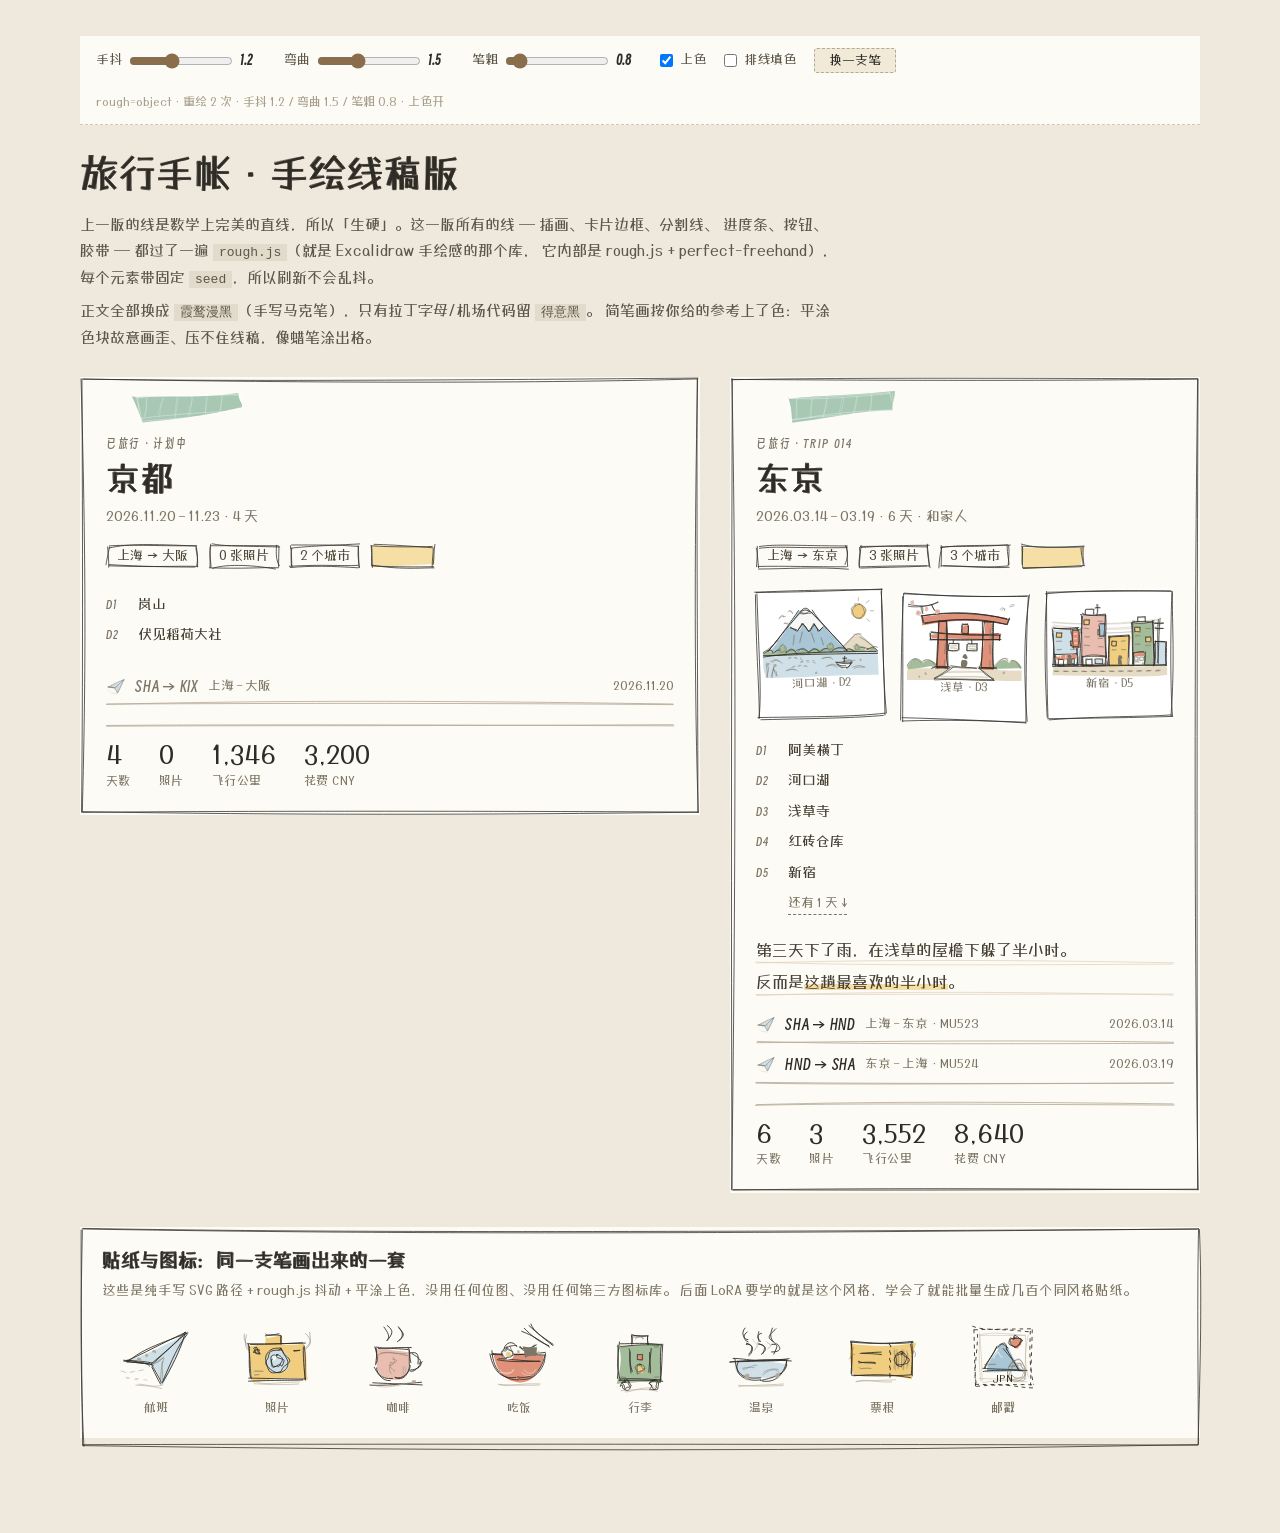
==== commit fd0ec841: "M3 地图接真实航段 + 照片大图 + 足迹总览 + 状态机；M6 README 与案例页 M3：地图并进 #/map，画的是用户真填的 leg —— 航线一律由 TripView.atlas() 算" ====
--- a/prototype/hand-drawn.html
+++ b/prototype/hand-drawn.html
@@ -68,6 +68,15 @@
 <script>
 /* 这一页是风格样张（§4.8）：手帐本本体在 index.html。
    这里只把卡片渲染出来看笔迹，调参条留着自己看。 */
+
+// 样张只画「最近一趟已旅行 + 下一趟待出行」两张，仓库里加到几十趟也不影响这页
+function sampleOf(data){
+  const ordered = TripView.order(data.trips || []);
+  const pick = [ordered.filter(t => t.status !== 'planned')[0],
+                ordered.filter(t => t.status === 'planned')[0]].filter(Boolean);
+  return Object.assign({}, data, { trips: pick });
+}
+
 function mountCards(){
   const host = document.getElementById('cards');
   if (!host) return;
@@ -75,7 +84,7 @@
     Sketch.say('data/bundle.js 或 trip.js 没加载 —— 卡片渲染不出来');
     return;
   }
-  const views = TripView.mount(host, DATA);
+  const views = TripView.mount(host, sampleOf(DATA));
   const bad = views.flatMap(v => v.legs.filter(l => l.unknown).map(l => l.from + '\u2192' + l.to));
   if (bad.length) Sketch.say('这些城市在 data/places.json 里查不到坐标：' + bad.join('、'));
 }
--- a/prototype/fonts/inline.css
+++ b/prototype/fonts/inline.css
@@ -1,5 +1,5 @@
 /* 自动生成，勿手改 —— 见 build-fonts.py */
-/* 霞鹜漫黑 LXGW MarkerGothic (OFL) 子集 316876 字节 */
-@font-face{font-family:'MarkerGothic';font-style:normal;font-weight:400;font-display:block;src:url([data-uri]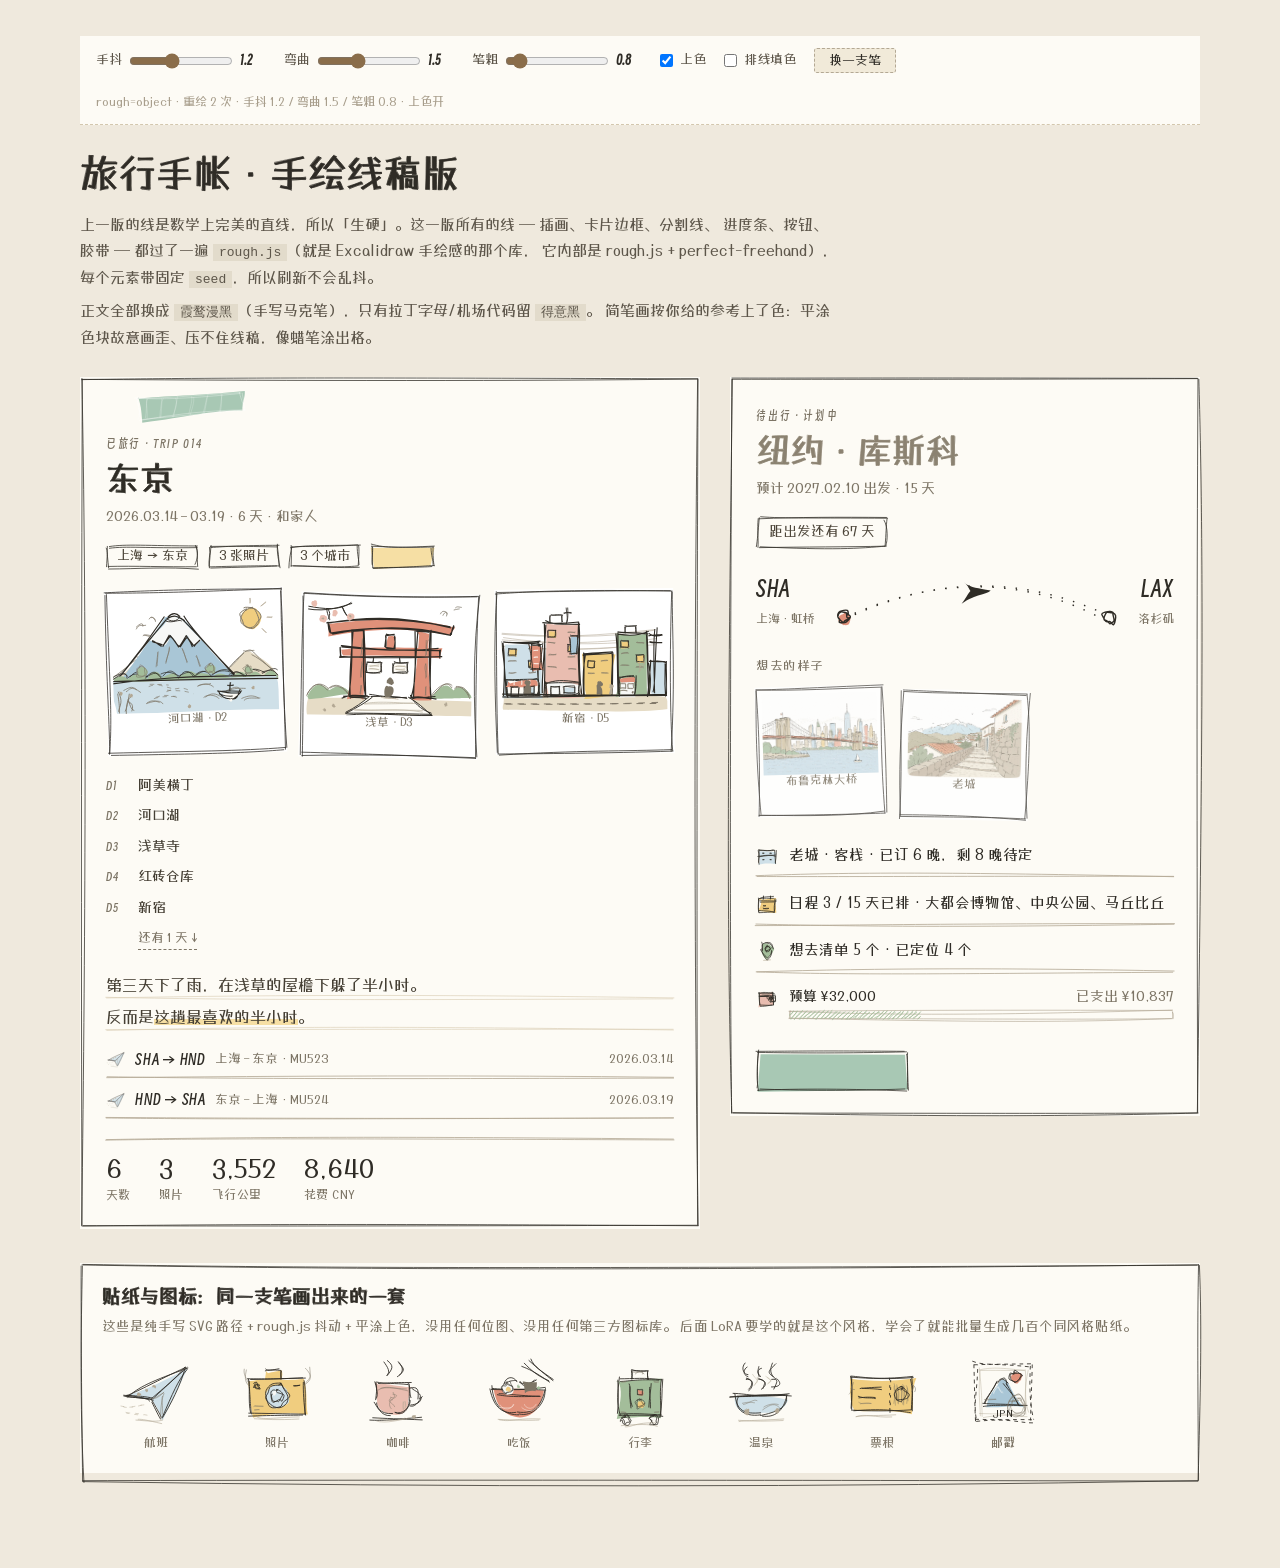
==== commit 81a79892: "照片这条线补齐：待出行照片墙 + 编辑器换图 + 出厂数据指纹 一句反馈里三个毛病：「在哪里看照片啊，我感觉刷新了没啥差别，那些图片怎么自定义」。  一进来看不到位图：位图全挂在待出行那两趟上，而待出" ====
--- a/prototype/hand-drawn.html
+++ b/prototype/hand-drawn.html
@@ -62,18 +62,23 @@
 <script src="kernel.js"></script>
 <script src="trip.js"></script>
 
-<!-- 手绘渲染引擎，跟 index.html 共用一份 -->
+<!-- 手绘渲染引擎，跟 index.html 共用一份。draw.js 是渲染后端（§6.1），排在 sketch.js 前面 -->
+<script src="draw.js"></script>
 <script src="sketch.js"></script>
 
 <script>
 /* 这一页是风格样张（§4.8）：手帐本本体在 index.html。
    这里只把卡片渲染出来看笔迹，调参条留着自己看。 */
 
-// 样张只画「最近一趟已旅行 + 下一趟待出行」两张，仓库里加到几十趟也不影响这页
+// 样张只画两张：已旅行 / 待出行各挑「条目最多」的那一趟。这一页是给人看笔迹的 ——
+// 挑「最近那趟」的话，正好摊上条目最少的一趟就把照片墙、逐日行程折叠这些元素摆不出来。
+// 数字仍然是 derive() 现算的，这里只决定画谁；仓库里加到几十趟也不影响这页。
 function sampleOf(data){
+  const most = list => list.slice().sort((a, b) =>
+    (b.entries || []).length - (a.entries || []).length)[0];
   const ordered = TripView.order(data.trips || []);
-  const pick = [ordered.filter(t => t.status !== 'planned')[0],
-                ordered.filter(t => t.status === 'planned')[0]].filter(Boolean);
+  const pick = [most(ordered.filter(t => t.status !== 'planned')),
+                most(ordered.filter(t => t.status === 'planned'))].filter(Boolean);
   return Object.assign({}, data, { trips: pick });
 }
 
--- a/prototype/fonts/inline.css
+++ b/prototype/fonts/inline.css
@@ -1,5 +1,5 @@
 /* 自动生成，勿手改 —— 见 build-fonts.py */
-/* 霞鹜漫黑 LXGW MarkerGothic (OFL) 子集 317304 字节 */
-@font-face{font-family:'MarkerGothic';font-style:normal;font-weight:400;font-display:block;src:url([data-uri]